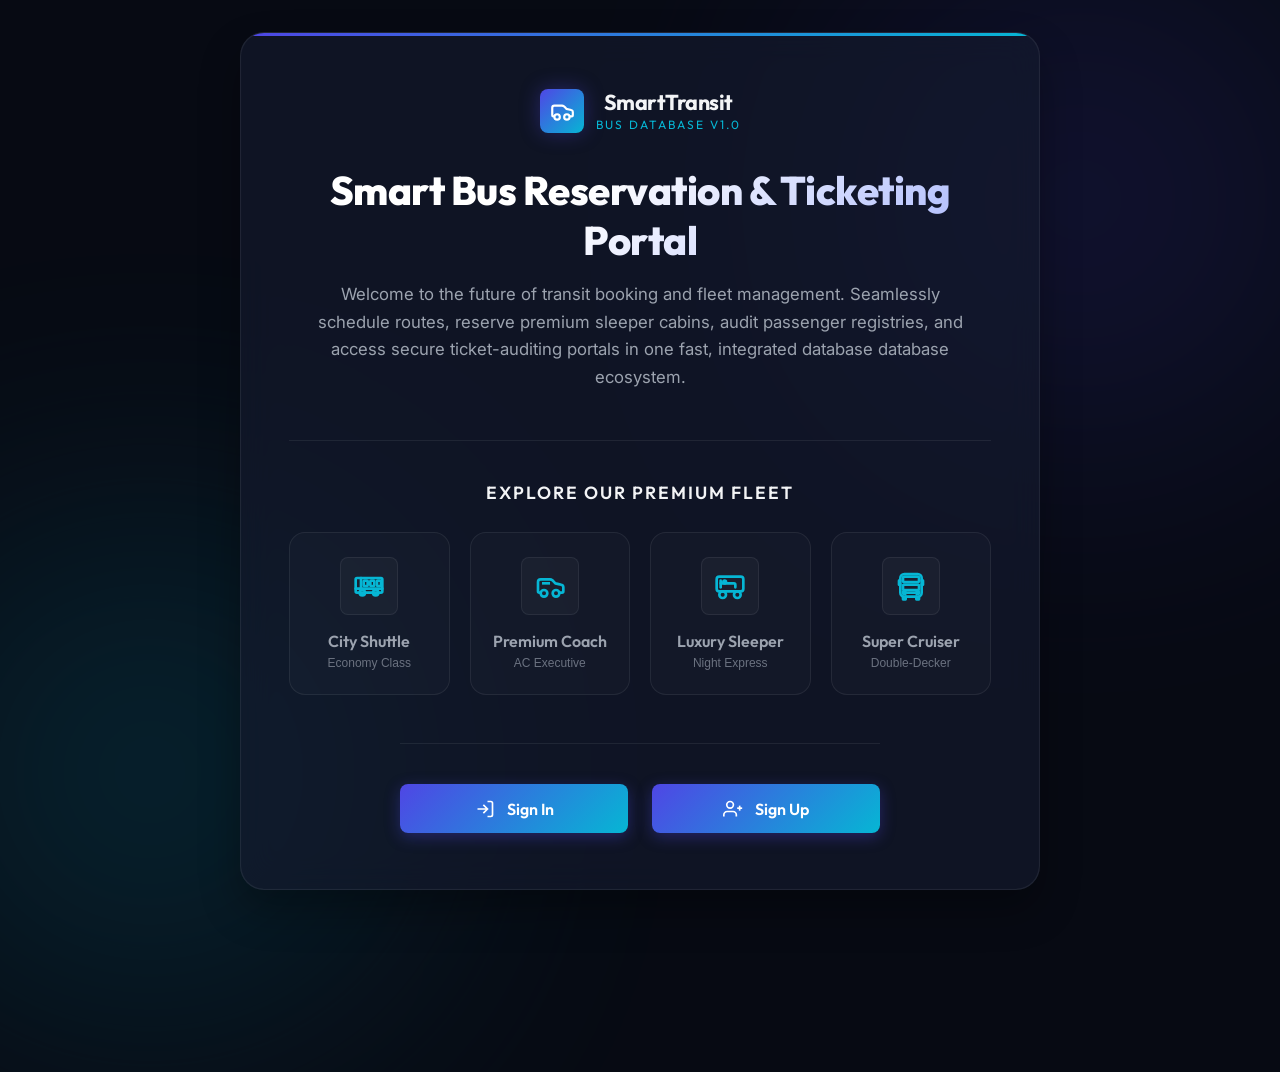
==== wwwroot/index.html @ f3922440 "Adding SQL Database" ====
<!DOCTYPE html>
<html lang="en">
<head>
  <meta charset="UTF-8">
  <meta name="viewport" content="width=device-width, initial-scale=1.0">
  <meta name="description" content="Database Systems Project: Smart Bus Ticketing and Reservation System. High-fidelity glassmorphic portal featuring real-time transit scheduler, fleet categorization, and user authentication modules.">
  <title>Smart Bus Ticketing & Reservation System</title>
  <link rel="stylesheet" href="styles.css?v=2">
</head>
<body>

  <div class="landing-wrapper">
    
    <!-- Main Landing Card Component -->
    <main class="landing-main">
      <section class="card landing-card">
        
        <div class="logo-container">
          <div class="logo-icon">
            <svg viewBox="0 0 24 24">
              <path d="M19 17h2c.6 0 1-.4 1-1v-3c0-.9-.7-1.7-1.5-1.9C18.7 10.6 16 10 16 10s-1.3-1.4-2.2-2.3c-.5-.4-1.1-.7-1.8-.7H5c-1.1 0-2 .9-2 2v7c0 .6.4 1 1 1h1"></path>
              <circle cx="7.5" cy="17.5" r="2.5"></circle>
              <circle cx="16.5" cy="17.5" r="2.5"></circle>
            </svg>
          </div>
          <div class="logo-text">
            SmartTransit
            <span>Bus Database v1.0</span>
          </div>
        </div>
        
        <h1 class="landing-title">Smart Bus Reservation & Ticketing Portal</h1>
        
        <p class="landing-intro">
          Welcome to the future of transit booking and fleet management. Seamlessly schedule routes, reserve premium sleeper cabins, audit passenger registries, and access secure ticket-auditing portals in one fast, integrated database database ecosystem.
        </p>

        <!-- Dynamic Fleet Categories Selector -->
        <div class="fleet-section">
          <h3 class="fleet-heading">Explore Our Premium Fleet</h3>
          
          <div class="fleet-grid">
            
            <!-- Bus Category 1 -->
            <button class="bus-card" id="busCardCity" data-tier="City Shuttle">
              <div class="bus-card-icon">
                <svg viewBox="0 0 24 24" fill="none" stroke="currentColor" stroke-width="2" stroke-linecap="round" stroke-linejoin="round">
                  <path d="M3 6h18a1 1 0 0 1 1 1v9a1 1 0 0 1-1 1H3a1 1 0 0 1-1-1V7a1 1 0 0 1 1-1z"></path>
                  <line x1="6" y1="6" x2="6" y2="13"></line>
                  <rect x="8" y="8" width="3" height="4" rx="0.5"></rect>
                  <rect x="13" y="8" width="3" height="4" rx="0.5"></rect>
                  <rect x="18" y="8" width="3" height="4" rx="0.5"></rect>
                  <circle cx="7" cy="17" r="2"></circle>
                  <circle cx="17" cy="17" r="2"></circle>
                  <line x1="2" y1="14" x2="22" y2="14"></line>
                </svg>
              </div>
              <div class="bus-card-details">
                <span class="bus-card-title">City Shuttle</span>
                <span class="bus-card-tag">Economy Class</span>
              </div>
            </button>

            <!-- Bus Category 2 -->
            <button class="bus-card" id="busCardExpress" data-tier="Premium Coach">
              <div class="bus-card-icon">
                <svg viewBox="0 0 24 24" fill="none" stroke="currentColor" stroke-width="2">
                  <path d="M19 17h2c.6 0 1-.4 1-1v-3c0-.9-.7-1.7-1.5-1.9C18.7 10.6 16 10 16 10s-1.3-1.4-2.2-2.3c-.5-.4-1.1-.7-1.8-.7H5c-1.1 0-2 .9-2 2v7c0 .6.4 1 1 1h1"></path>
                  <circle cx="7.5" cy="17.5" r="2.5"></circle>
                  <circle cx="16.5" cy="17.5" r="2.5"></circle>
                  <line x1="6" y1="10" x2="12" y2="10"></line>
                </svg>
              </div>
              <div class="bus-card-details">
                <span class="bus-card-title">Premium Coach</span>
                <span class="bus-card-tag">AC Executive</span>
              </div>
            </button>

            <!-- Bus Category 3 -->
            <button class="bus-card" id="busCardSleeper" data-tier="Luxury Sleeper">
              <div class="bus-card-icon">
                <svg viewBox="0 0 24 24" fill="none" stroke="currentColor" stroke-width="2" stroke-linecap="round" stroke-linejoin="round">
                  <!-- Outer Bus Frame -->
                  <rect x="2" y="5" width="20" height="11" rx="2"></rect>
                  <!-- Bed structure inside the coach -->
                  <path d="M5 8v5"></path>
                  <path d="M5 10h10a1 1 0 0 1 1 1v2"></path>
                  <circle cx="8" cy="9" r="1"></circle>
                  <!-- Wheels aligned to bottom border -->
                  <circle cx="6.5" cy="18.5" r="2.5"></circle>
                  <circle cx="17.5" cy="18.5" r="2.5"></circle>
                </svg>
              </div>
              <div class="bus-card-details">
                <span class="bus-card-title">Luxury Sleeper</span>
                <span class="bus-card-tag">Night Express</span>
              </div>
            </button>

            <!-- Bus Category 4 -->
            <button class="bus-card" id="busCardCruiser" data-tier="Super Cruiser">
              <div class="bus-card-icon">
                <svg viewBox="0 0 24 24" fill="none" stroke="currentColor" stroke-width="2" stroke-linecap="round" stroke-linejoin="round">
                  <!-- Tall outer frame (bus shape) -->
                  <rect x="4" y="3" width="16" height="17" rx="3"></rect>
                  <!-- Upper Windshield -->
                  <rect x="6" y="5" width="12" height="4" rx="1"></rect>
                  <!-- Lower Windshield -->
                  <rect x="6" y="11" width="12" height="4" rx="1"></rect>
                  <!-- Grille / Logo space -->
                  <line x1="9" y1="17" x2="15" y2="17"></line>
                  <!-- Headlights -->
                  <circle cx="7" cy="17" r="1"></circle>
                  <circle cx="17" cy="17" r="1"></circle>
                  <!-- Side Mirrors -->
                  <path d="M4 8H3v3h1"></path>
                  <path d="M20 8h1v3h-1"></path>
                  <!-- Bottom Wheels/Supports -->
                  <path d="M6 20v2h2v-2"></path>
                  <path d="M16 20v2h2v-2"></path>
                </svg>
              </div>
              <div class="bus-card-details">
                <span class="bus-card-title">Super Cruiser</span>
                <span class="bus-card-tag">Double-Decker</span>
              </div>
            </button>

          </div>
        </div>

        <!-- Call to Action Buttons for Authentication -->
        <div class="landing-actions">
          <button id="signInBtn" class="action-btn btn-primary">
            <svg viewBox="0 0 24 24" width="20" height="20" stroke="currentColor" stroke-width="2" fill="none">
              <path d="M15 3h4a2 2 0 0 1 2 2v14a2 2 0 0 1-2 2h-4M10 17l5-5-5-5M15 12H3"></path>
            </svg>
            Sign In
          </button>
          <button id="signUpBtn" class="action-btn btn-primary">
            <svg viewBox="0 0 24 24" width="20" height="20" stroke="currentColor" stroke-width="2" fill="none">
              <path d="M16 21v-2a4 4 0 0 0-4-4H5a4 4 0 0 0-4 4v2"></path>
              <circle cx="8.5" cy="7" r="4"></circle>
              <line x1="20" y1="8" x2="20" y2="14"></line>
              <line x1="17" y1="11" x2="23" y2="11"></line>
            </svg>
            Sign Up
          </button>
        </div>

      </section>
    </main>

  </div>

  <!-- Toast Notification Wrapper -->
  <div id="toast" class="toast" role="alert" aria-live="assertive">
    <div class="toast-icon"></div>
    <div id="toastMessage" class="toast-message">Portal Alert</div>
  </div>

  <script src="app.js?v=2"></script>
</body>
</html>
---- wwwroot/styles.css ----
@import url('https://fonts.googleapis.com/css2?family=Inter:wght@300;400;500;600;700&family=Outfit:wght@400;500;600;700;800&display=swap');

:root {
  /* Colors */
  --bg-primary: #070a13;
  --bg-secondary: #0d1224;
  --bg-card: rgba(20, 27, 47, 0.65);
  --bg-card-hover: rgba(29, 38, 64, 0.85);
  --border-color: rgba(255, 255, 255, 0.07);
  --border-color-active: rgba(99, 102, 241, 0.4);
  
  --accent-primary: #4f46e5; /* Indigo */
  --accent-secondary: #06b6d4; /* Cyan */
  --accent-gradient: linear-gradient(135deg, #4f46e5 0%, #06b6d4 100%);
  --accent-glow: rgba(79, 70, 229, 0.35);
  --accent-secondary-glow: rgba(6, 182, 212, 0.3);
  
  --text-primary: #f3f4f6;
  --text-secondary: #9ca3af;
  --text-muted: #6b7280;
  
  --success: #10b981;
  --warning: #f59e0b;
  --danger: #ef4444;
  
  /* Fonts */
  --font-header: 'Outfit', sans-serif;
  --font-body: 'Inter', sans-serif;
  
  /* Layout */
  --border-radius-sm: 8px;
  --border-radius-md: 16px;
  --border-radius-lg: 24px;
  
  /* Transitions */
  --transition-fast: 0.2s cubic-bezier(0.4, 0, 0.2, 1);
  --transition-normal: 0.3s cubic-bezier(0.4, 0, 0.2, 1);
}

* {
  margin: 0;
  padding: 0;
  box-sizing: border-box;
  scrollbar-width: thin;
  scrollbar-color: rgba(255, 255, 255, 0.15) transparent;
}

/* Scrollbar styles */
::-webkit-scrollbar {
  width: 6px;
  height: 6px;
}
::-webkit-scrollbar-track {
  background: transparent;
}
::-webkit-scrollbar-thumb {
  background: rgba(255, 255, 255, 0.15);
  border-radius: 10px;
}
::-webkit-scrollbar-thumb:hover {
  background: rgba(255, 255, 255, 0.3);
}

body {
  font-family: var(--font-body);
  background-color: var(--bg-primary);
  color: var(--text-primary);
  min-height: 100vh;
  overflow-x: hidden;
  position: relative;
}

/* Background Gradients */
body::before, body::after {
  content: '';
  position: absolute;
  width: 600px;
  height: 600px;
  border-radius: 50%;
  z-index: -1;
  filter: blur(140px);
  pointer-events: none;
  opacity: 0.35;
}
body::before {
  top: -100px;
  right: -100px;
  background: radial-gradient(circle, var(--accent-primary) 0%, rgba(0,0,0,0) 70%);
}
body::after {
  bottom: -150px;
  left: -150px;
  background: radial-gradient(circle, var(--accent-secondary) 0%, rgba(0,0,0,0) 70%);
}

/* Landing Page Layout */
.landing-wrapper {
  min-height: 100vh;
  display: flex;
  flex-direction: column;
  align-items: center;
  justify-content: center;
  padding: 2rem;
  position: relative;
  z-index: 10;
  max-width: 1200px;
  margin: 0 auto;
  width: 100%;
}

/* Logo Design */
.logo-container {
  display: flex;
  align-items: center;
  gap: 0.75rem;
}

.landing-card .logo-container {
  margin-bottom: 2rem;
}

.logo-icon {
  width: 44px;
  height: 44px;
  background: var(--accent-gradient);
  border-radius: var(--border-radius-sm);
  display: flex;
  align-items: center;
  justify-content: center;
  box-shadow: 0 0 20px var(--accent-glow);
}

.logo-icon svg {
  width: 26px;
  height: 26px;
  fill: none;
  stroke: #fff;
  stroke-width: 2;
}

.logo-text {
  font-family: var(--font-header);
  font-weight: 700;
  font-size: 1.35rem;
  letter-spacing: -0.5px;
  line-height: 1.2;
}

.logo-text span {
  display: block;
  font-size: 0.75rem;
  font-weight: 400;
  color: var(--accent-secondary);
  text-transform: uppercase;
  letter-spacing: 2px;
  margin-top: 2px;
}

/* Main Landing Container */
.landing-main {
  width: 100%;
  max-width: 800px;
}

.landing-card {
  background: var(--bg-card);
  backdrop-filter: blur(16px);
  -webkit-backdrop-filter: blur(16px);
  border: 1px solid var(--border-color);
  border-radius: var(--border-radius-lg);
  padding: 3.5rem 3rem;
  transition: var(--transition-normal);
  display: flex;
  flex-direction: column;
  align-items: center;
  text-align: center;
  position: relative;
  overflow: hidden;
  box-shadow: 0 20px 40px rgba(0, 0, 0, 0.3), inset 0 0 1px rgba(255, 255, 255, 0.1);
}

.landing-card:hover {
  border-color: var(--border-color-active);
  box-shadow: 0 25px 50px rgba(0, 0, 0, 0.4), 0 0 40px rgba(79, 70, 229, 0.08);
}

.landing-card::before {
  content: '';
  position: absolute;
  top: 0;
  left: 0;
  right: 0;
  height: 3px;
  background: var(--accent-gradient);
}

.landing-title {
  font-family: var(--font-header);
  font-size: 2.5rem;
  font-weight: 800;
  margin-bottom: 1rem;
  line-height: 1.25;
  letter-spacing: -0.5px;
  background: linear-gradient(135deg, #ffffff 40%, #a5b4fc 100%);
  -webkit-background-clip: text;
  -webkit-text-fill-color: transparent;
}

.landing-intro {
  color: var(--text-secondary);
  font-size: 1.05rem;
  line-height: 1.65;
  margin-bottom: 3rem;
  max-width: 660px;
}

/* Fleet Categories Section */
.fleet-section {
  width: 100%;
  margin-bottom: 3rem;
  border-top: 1px solid var(--border-color);
  padding-top: 2.5rem;
}

.fleet-heading {
  font-family: var(--font-header);
  font-size: 1.1rem;
  font-weight: 600;
  color: var(--text-primary);
  text-transform: uppercase;
  letter-spacing: 2px;
  margin-bottom: 1.75rem;
}

.fleet-grid {
  display: grid;
  grid-template-columns: repeat(4, 1fr);
  gap: 1.25rem;
  width: 100%;
}

/* Fleet Cards */
.bus-card {
  background: rgba(255, 255, 255, 0.02);
  border: 1px solid var(--border-color);
  border-radius: var(--border-radius-md);
  padding: 1.5rem 1rem;
  display: flex;
  flex-direction: column;
  align-items: center;
  gap: 1rem;
  cursor: pointer;
  transition: all 0.3s cubic-bezier(0.4, 0, 0.2, 1);
  color: var(--text-secondary);
  outline: none;
  text-align: center;
  position: relative;
  width: 100%;
}

.bus-card:hover {
  background: rgba(79, 70, 229, 0.05);
  border-color: var(--border-color-active);
  color: var(--text-primary);
  transform: translateY(-4px);
  box-shadow: 0 10px 25px rgba(0, 0, 0, 0.2), 0 0 20px rgba(79, 70, 229, 0.08);
}

.bus-card.active {
  background: rgba(79, 70, 229, 0.12);
  border-color: var(--accent-secondary);
  color: #fff;
  transform: translateY(-4px);
  box-shadow: 0 10px 25px rgba(0, 0, 0, 0.3), 0 0 25px rgba(6, 182, 212, 0.15);
}

.bus-card-icon {
  width: 58px;
  height: 58px;
  border-radius: var(--border-radius-sm);
  background: rgba(255, 255, 255, 0.03);
  display: flex;
  align-items: center;
  justify-content: center;
  color: var(--accent-secondary);
  transition: all 0.3s ease;
  border: 1px solid var(--border-color);
}

.bus-card-icon svg {
  width: 32px;
  height: 32px;
  transition: transform 0.3s cubic-bezier(0.34, 1.56, 0.64, 1), color 0.3s ease, filter 0.3s ease;
}

.bus-card:hover .bus-card-icon svg,
.bus-card.active .bus-card-icon svg {
  transform: translateY(-2px);
  filter: drop-shadow(0 0 5px rgba(255, 255, 255, 0.6));
}

.bus-card:hover .bus-card-icon,
.bus-card.active .bus-card-icon {
  background: var(--accent-gradient);
  color: #fff;
  border-color: transparent;
  box-shadow: 0 0 15px var(--accent-glow);
}

.bus-card-details {
  display: flex;
  flex-direction: column;
  gap: 0.35rem;
}

.bus-card-title {
  font-family: var(--font-header);
  font-weight: 600;
  font-size: 1rem;
}

.bus-card-tag {
  font-size: 0.75rem;
  color: var(--text-muted);
  font-weight: 500;
  transition: color 0.3s ease;
}

.bus-card:hover .bus-card-tag {
  color: var(--text-secondary);
}

.bus-card.active .bus-card-tag {
  color: var(--accent-secondary);
}

/* Action Authentication Buttons */
.landing-actions {
  display: flex;
  gap: 1.5rem;
  width: 100%;
  max-width: 480px;
  justify-content: center;
  border-top: 1px solid var(--border-color);
  padding-top: 2.5rem;
}

.action-btn {
  flex: 1;
  display: flex;
  align-items: center;
  justify-content: center;
  gap: 0.75rem;
  padding: 0.9rem 1.75rem;
  border-radius: var(--border-radius-sm);
  font-family: var(--font-header);
  font-weight: 600;
  font-size: 1rem;
  cursor: pointer;
  transition: all 0.2s cubic-bezier(0.4, 0, 0.2, 1);
  outline: none;
}

.action-btn svg {
  transition: transform 0.2s ease;
}

.action-btn:hover svg {
  transform: translateX(3px);
}

.btn-primary, #signInBtn, #signUpBtn {
  background: var(--accent-gradient);
  border: none;
  color: #fff;
  box-shadow: 0 4px 15px var(--accent-glow);
}

.btn-primary:hover, #signInBtn:hover, #signUpBtn:hover {
  transform: translateY(-2px);
  box-shadow: 0 8px 25px rgba(79, 70, 229, 0.45);
  filter: brightness(1.15);
}

.btn-primary:active, #signInBtn:active, #signUpBtn:active {
  transform: translateY(1px) scale(0.97);
  background: linear-gradient(135deg, #06b6d4 0%, #38bdf8 100%); /* Light blue / cyan gradient */
  box-shadow: 0 2px 10px rgba(6, 182, 212, 0.6), 0 0 20px rgba(6, 182, 212, 0.4);
  filter: brightness(1.2);
  transition: all 0.05s ease;
}

.btn-secondary {
  background: rgba(255, 255, 255, 0.03);
  border: 1px solid var(--border-color);
  color: var(--text-primary);
}

.btn-secondary:hover {
  background: rgba(255, 255, 255, 0.08);
  border-color: var(--border-color-active);
  transform: translateY(-2px);
  box-shadow: 0 8px 25px rgba(255, 255, 255, 0.03);
}

.btn-secondary:active {
  transform: translateY(0);
}

/* Toast Notification styling (Retained) */
.toast {
  position: fixed;
  bottom: 2rem;
  left: 50%;
  transform: translate(-50%, 100px);
  background: rgba(13, 18, 36, 0.95);
  border-left: 4px solid var(--success);
  border-top: 1px solid var(--border-color);
  border-right: 1px solid var(--border-color);
  border-bottom: 1px solid var(--border-color);
  padding: 1rem 1.5rem;
  border-radius: var(--border-radius-sm);
  box-shadow: 0 10px 30px rgba(0, 0, 0, 0.3);
  display: flex;
  align-items: center;
  gap: 0.75rem;
  opacity: 0;
  transition: all 0.4s cubic-bezier(0.175, 0.885, 0.32, 1.275);
  z-index: 2000;
}

.toast.show {
  transform: translate(-50%, 0);
  opacity: 1;
}

.toast-icon {
  color: var(--success);
}

.toast-icon:empty {
  display: none;
}

.toast-message {
  font-size: 0.85rem;
  font-weight: 500;
}

/* Responsive Styles */
@media (max-width: 768px) {
  .landing-wrapper {
    padding: 1.5rem 1rem;
  }
  
  .landing-card {
    padding: 2.5rem 1.5rem;
  }
  
  .landing-title {
    font-size: 2rem;
  }
  
  .fleet-grid {
    grid-template-columns: repeat(2, 1fr);
    gap: 1rem;
  }
  
  .landing-actions {
    flex-direction: column;
    gap: 1rem;
    max-width: 100%;
    padding-top: 2rem;
  }
  
  .action-btn {
    width: 100%;
  }
}

@media (max-width: 480px) {
  .fleet-grid {
    grid-template-columns: 1fr;
  }
}

/* ==========================================================================
   Signup Page Styles
   ========================================================================== */

/* Background Canvas */
.bg-canvas {
  position: fixed;
  top: 0;
  left: 0;
  width: 100%;
  height: 100%;
  z-index: -2;
  pointer-events: none;
  background-color: var(--bg-primary);
}

/* Floating Tech Decorations */
.tech-decorations {
  position: fixed;
  top: 0;
  left: 0;
  width: 100%;
  height: 100%;
  z-index: -1;
  pointer-events: none;
  overflow: hidden;
}

.floating-icon {
  position: absolute;
  color: var(--accent-secondary);
  opacity: 0.08;
  animation: float-slow 15s infinite alternate ease-in-out;
  pointer-events: none;
}

.floating-icon.gear {
  animation-duration: 20s;
  color: var(--accent-secondary);
}

.floating-icon.chip {
  animation-duration: 25s;
  animation-name: float-slow-reverse;
  color: var(--accent-primary);
}

.floating-icon.robot {
  animation-duration: 18s;
  color: var(--accent-secondary);
}

.floating-icon.arrow {
  animation-duration: 22s;
  animation-name: float-slow-reverse;
  color: var(--warning);
}

.floating-icon.mobile {
  animation-duration: 24s;
  color: var(--success);
}

.floating-binary {
  position: absolute;
  font-family: var(--font-header);
  font-weight: 700;
  font-size: 1.1rem;
  user-select: none;
  opacity: 0.15;
  animation: float-binary 12s infinite alternate ease-in-out;
}

/* Signup Form Card Layout */
.signup-wrapper {
  min-height: 100vh;
  display: flex;
  flex-direction: column;
  align-items: center;
  justify-content: center;
  padding: 3rem 1.5rem;
  position: relative;
  z-index: 10;
  max-width: 540px;
  margin: 0 auto;
  width: 100%;
}

.signup-main {
  width: 100%;
}

.signup-card {
  padding: 3rem 2.5rem;
  width: 100%;
  text-align: left;
}

.signup-card .logo-container {
  align-self: center;
  margin-bottom: 1.5rem;
}

.signup-title {
  font-family: var(--font-header);
  font-size: 2.3rem;
  font-weight: 800;
  margin-bottom: 2rem;
  line-height: 1.25;
  letter-spacing: -0.5px;
  text-align: center;
  background: var(--accent-gradient);
  -webkit-background-clip: text;
  -webkit-text-fill-color: transparent;
  width: 100%;
  display: inline-flex;
  align-items: center;
  justify-content: center;
  gap: 0.75rem;
}

.signup-title svg.header-icon {
  stroke: var(--accent-secondary) !important;
  flex-shrink: 0;
}

/* Signup Inputs Arranged Like the Image Mockup */
.signup-form {
  width: 100%;
  display: flex;
  flex-direction: column;
  gap: 1rem;
}

.signup-form .form-group {
  position: relative;
  width: 100%;
}

.signup-form .form-input {
  width: 100%;
  height: 52px;
  background: rgba(13, 18, 36, 0.7);
  border: 1px solid var(--border-color);
  border-radius: var(--border-radius-sm);
  padding: 0 1.25rem;
  color: var(--text-primary);
  font-family: var(--font-body);
  font-size: 0.95rem;
  outline: none;
  transition: all 0.25s cubic-bezier(0.4, 0, 0.2, 1);
  box-shadow: inset 0 2px 4px rgba(0, 0, 0, 0.2);
}

/* Placeholder styles mapping to mockup image font colors */
.signup-form .form-input::placeholder {
  color: #9ca3af; /* Increased placeholder contrast */
  font-family: var(--font-body);
  opacity: 1;
}

.signup-form .form-input:focus {
  background: rgba(20, 27, 47, 0.9);
  border-color: var(--border-color-active);
  box-shadow: 0 0 0 2px rgba(99, 102, 241, 0.15), inset 0 1px 2px rgba(0, 0, 0, 0.2);
}

/* Special Password Input Wrapper */
.signup-form .password-group {
  position: relative;
}

.signup-form .password-group .form-input {
  padding-right: 3.25rem;
}

.signup-form .password-toggle-btn {
  position: absolute;
  right: 1.15rem;
  top: 50%;
  transform: translateY(-50%);
  background: none;
  border: none;
  color: #9ca3af;
  cursor: pointer;
  display: flex;
  align-items: center;
  justify-content: center;
  outline: none;
  transition: color var(--transition-fast);
  padding: 4px;
}

.signup-form .password-toggle-btn:hover {
  color: var(--accent-secondary);
}

.signup-form .password-toggle-btn svg {
  pointer-events: none;
}

/* Buttons actions */
.signup-actions {
  display: flex;
  flex-direction: column;
  gap: 1rem;
  margin-top: 1.5rem;
  width: 100%;
}

.signup-actions .action-btn {
  width: 100%;
  height: 50px;
  justify-content: center;
}

.signup-actions .action-btn.btn-secondary {
  text-decoration: none;
  display: inline-flex;
  line-height: 50px;
  padding: 0;
}

/* Switch link styling */
.auth-redirect {
  margin-top: 2rem;
  font-size: 0.9rem;
  color: var(--text-secondary);
  text-align: center;
  width: 100%;
}

.link-btn {
  background: none;
  border: none;
  color: var(--accent-secondary);
  font-family: var(--font-header);
  font-weight: 600;
  cursor: pointer;
  outline: none;
  transition: color var(--transition-fast);
  font-size: 0.9rem;
  padding: 0 4px;
  text-decoration: underline;
}

.link-btn:hover {
  color: #22d3ee;
}

/* Animations */
@keyframes float-slow {
  0% {
    transform: translateY(0) rotate(0deg);
  }
  100% {
    transform: translateY(-20px) rotate(15deg);
  }
}

@keyframes float-slow-reverse {
  0% {
    transform: translateY(0) rotate(0deg);
  }
  100% {
    transform: translateY(20px) rotate(-15deg);
  }
}

@keyframes float-binary {
  0% {
    transform: translate(0, 0) scale(1);
    opacity: 0.1;
  }
  50% {
    opacity: 0.3;
  }
  100% {
    transform: translate(10px, -15px) scale(1.1);
    opacity: 0.1;
  }
}

/* Responsive updates for signup page */
@media (max-width: 576px) {
  .signup-wrapper {
    padding: 1.5rem 1rem;
  }

  .signup-card {
    padding: 2.5rem 1.5rem;
  }

  .signup-title {
    font-size: 1.85rem;
  }
}

/* Validation error states */
.form-input.error-field {
  border-color: var(--danger) !important;
  box-shadow: 0 0 0 2px rgba(239, 68, 68, 0.15), inset 0 2px 4px rgba(0, 0, 0, 0.2) !important;
}

/* Address and Radio Button Custom Layouts */
.form-address-group {
  border: 1px solid rgba(255, 255, 255, 0.05);
  border-radius: var(--border-radius-sm);
  background: rgba(255, 255, 255, 0.01);
  padding: 1.25rem;
  width: 100%;
}

.address-group-label {
  font-family: var(--font-header);
  font-size: 0.9rem;
  font-weight: 600;
  color: var(--accent-secondary);
  margin-bottom: 0.75rem;
  text-transform: uppercase;
  letter-spacing: 0.5px;
}

.address-grid {
  display: grid;
  grid-template-columns: repeat(2, 1fr);
  gap: 0.75rem;
}

.form-gender-group {
  border: 1px solid rgba(255, 255, 255, 0.05);
  border-radius: var(--border-radius-sm);
  background: rgba(255, 255, 255, 0.01);
  padding: 1.25rem;
  width: 100%;
}

.gender-group-label {
  font-family: var(--font-header);
  font-size: 0.9rem;
  font-weight: 600;
  color: var(--accent-secondary);
  margin-bottom: 0.75rem;
  text-transform: uppercase;
  letter-spacing: 0.5px;
}

.gender-radio-options {
  display: flex;
  gap: 1.5rem;
}

.gender-radio-label {
  font-size: 0.95rem;
  color: var(--text-secondary);
  cursor: pointer;
  display: flex;
  align-items: center;
  gap: 0.5rem;
  user-select: none;
  font-weight: 500;
  transition: color var(--transition-fast);
}

.gender-radio-label:hover {
  color: var(--text-primary);
}

.gender-radio-input {
  display: none;
}

.gender-radio-custom {
  width: 18px;
  height: 18px;
  border: 1px solid var(--border-color);
  border-radius: 50%;
  display: inline-block;
  position: relative;
  background: rgba(13, 18, 36, 0.7);
  transition: all var(--transition-fast);
}

.gender-radio-input:checked + .gender-radio-custom {
  border-color: var(--accent-secondary);
  box-shadow: 0 0 10px rgba(6, 182, 212, 0.4);
}

.gender-radio-input:checked + .gender-radio-custom::after {
  content: '';
  position: absolute;
  top: 50%;
  left: 50%;
  transform: translate(-50%, -50%);
  width: 8px;
  height: 8px;
  border-radius: 50%;
  background: var(--accent-gradient);
}

@media (max-width: 480px) {
  .address-grid {
    grid-template-columns: 1fr;
  }
}
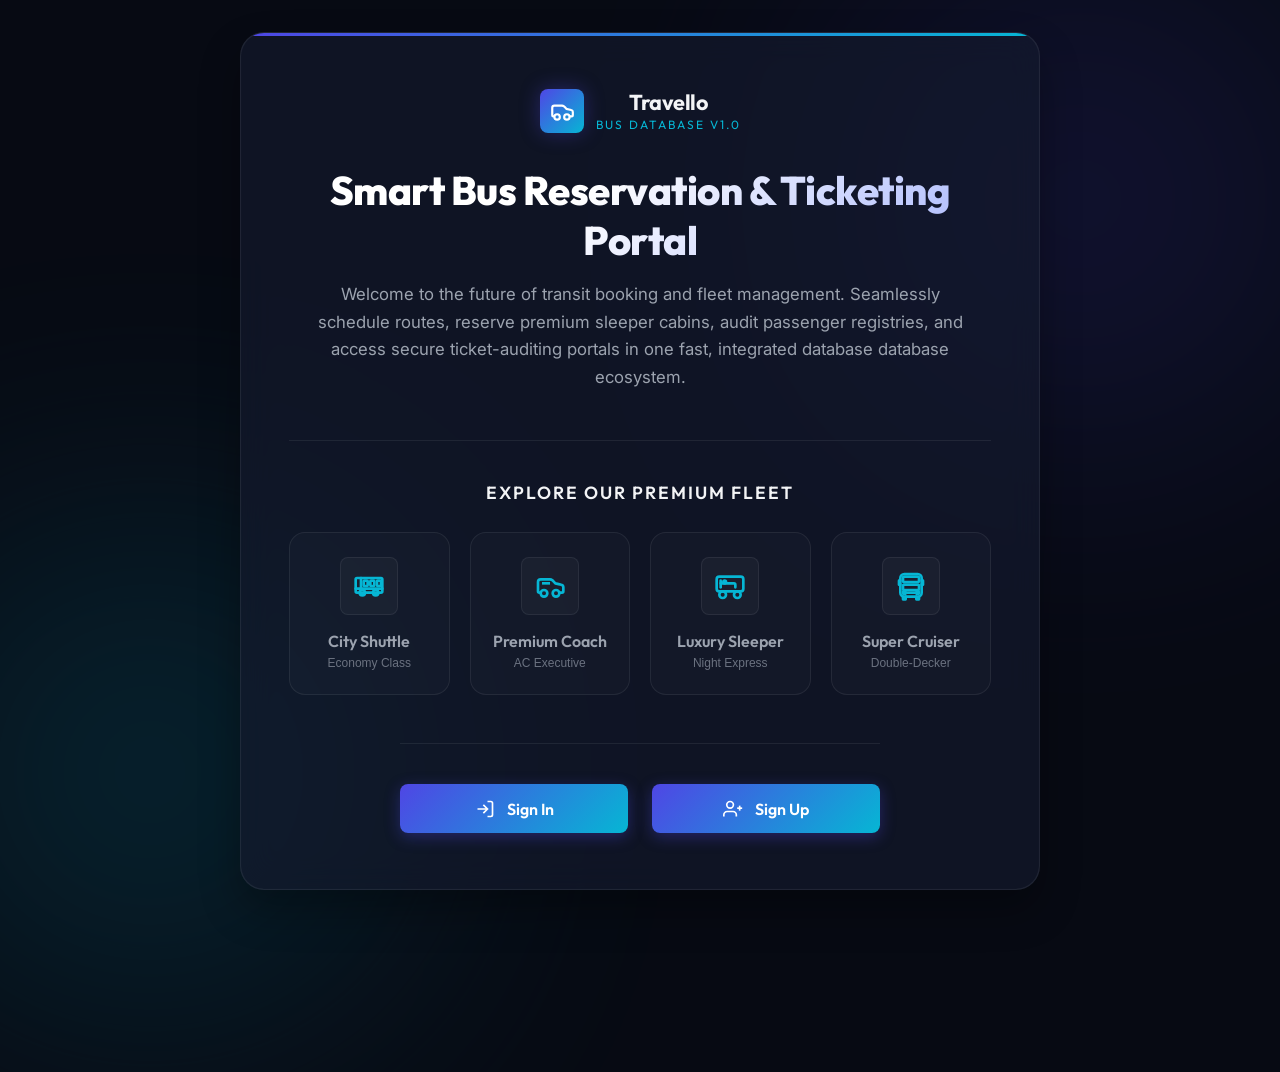
==== commit 0a6d443f: "Adding Route Search and Notice section in User Dashboard" ====
--- a/wwwroot/index.html
+++ b/wwwroot/index.html
@@ -24,7 +24,7 @@
             </svg>
           </div>
           <div class="logo-text">
-            SmartTransit
+            Travello
             <span>Bus Database v1.0</span>
           </div>
         </div>
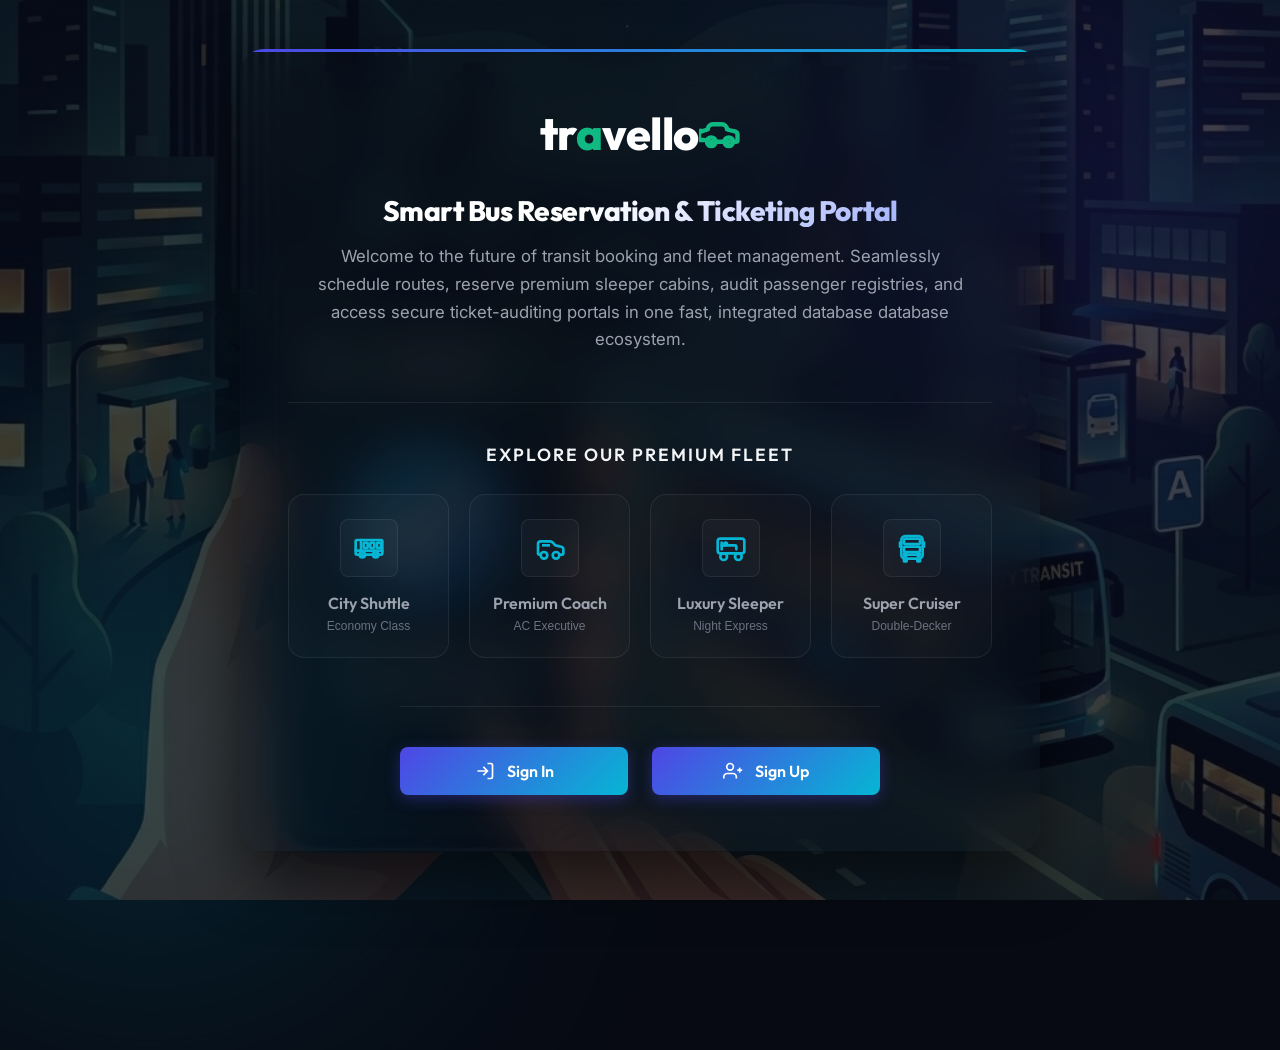
==== commit 6fcc8eae: "Adding Background Design" ====
--- a/wwwroot/index.html
+++ b/wwwroot/index.html
@@ -5,10 +5,9 @@
   <meta name="viewport" content="width=device-width, initial-scale=1.0">
   <meta name="description" content="Database Systems Project: Smart Bus Ticketing and Reservation System. High-fidelity glassmorphic portal featuring real-time transit scheduler, fleet categorization, and user authentication modules.">
   <title>Smart Bus Ticketing & Reservation System</title>
-  <link rel="stylesheet" href="styles.css?v=2">
+  <link rel="stylesheet" href="styles.css?v=26">
 </head>
-<body>
-
+<body class="index-page">
   <div class="landing-wrapper">
     
     <!-- Main Landing Card Component -->
@@ -16,16 +15,14 @@
       <section class="card landing-card">
         
         <div class="logo-container">
-          <div class="logo-icon">
-            <svg viewBox="0 0 24 24">
-              <path d="M19 17h2c.6 0 1-.4 1-1v-3c0-.9-.7-1.7-1.5-1.9C18.7 10.6 16 10 16 10s-1.3-1.4-2.2-2.3c-.5-.4-1.1-.7-1.8-.7H5c-1.1 0-2 .9-2 2v7c0 .6.4 1 1 1h1"></path>
-              <circle cx="7.5" cy="17.5" r="2.5"></circle>
-              <circle cx="16.5" cy="17.5" r="2.5"></circle>
+          <div class="auth-logo index-auth-logo"><span class="auth-logo-text">tr<span class="logo-green">a</span>vello</span><svg viewBox="0 0 24 24" width="42" height="42" stroke="#10b981" stroke-width="2.5" fill="none" stroke-linecap="round" stroke-linejoin="round">
+              <path d="M19 17h2c.6 0 1-.4 1-1v-3c0-.9-.7-1.7-1.5-1.9C18.2 10.6 16 10 16 10c0-1.7-1.3-3-3-3H8c-1.7 0-3 1.3-3 3 0 0-2.2.6-3.5 1.1C.7 10.3 0 11.1 0 12v3c0 .6.4 1 1 1h2"></path>
+              <path d="M5 17h12"></path>
+              <circle cx="7" cy="17" r="2.5"></circle>
+              <circle cx="7" cy="17" r="1" style="fill: #10b981 !important; stroke: none !important;"></circle>
+              <circle cx="17" cy="17" r="2.5"></circle>
+              <circle cx="17" cy="17" r="1" style="fill: #10b981 !important; stroke: none !important;"></circle>
             </svg>
-          </div>
-          <div class="logo-text">
-            Travello
-            <span>Bus Database v1.0</span>
           </div>
         </div>
         
--- a/wwwroot/styles.css
+++ b/wwwroot/styles.css
@@ -196,11 +196,12 @@
 
 .landing-title {
   font-family: var(--font-header);
-  font-size: 2.5rem;
+  font-size: 1.75rem;
   font-weight: 800;
   margin-bottom: 1rem;
-  line-height: 1.25;
+  line-height: 1.2;
   letter-spacing: -0.5px;
+  white-space: nowrap;
   background: linear-gradient(135deg, #ffffff 40%, #a5b4fc 100%);
   -webkit-background-clip: text;
   -webkit-text-fill-color: transparent;
@@ -890,3 +891,473 @@
   }
 }
 
+
+/* ==========================================================================
+   Auth Page Body Scroll Locks
+   ========================================================================== */
+
+.signin-page::before, .signin-page::after,
+.signup-page::before, .signup-page::after { display: none !important; }
+
+.signin-page, .signup-page {
+  overflow: hidden;
+  height: 100vh;
+  overscroll-behavior: none;
+}
+
+html:has(.signin-page), html:has(.signup-page) {
+  overflow: hidden;
+  height: 100vh;
+  overscroll-behavior: none;
+}
+
+/* ==========================================================================
+   Split Screen Auth Layout
+   ========================================================================== */
+
+.auth-split-container {
+  display: flex;
+  height: 100vh;
+  width: 100%;
+  background-color: #122d3a;
+  overflow: hidden;
+}
+
+.auth-left-pane {
+  flex: 1.1;
+  position: relative;
+  background-image: linear-gradient(to right, rgba(0,0,0,0.3) 0%, rgba(0,0,0,0.1) 100%), url('images/bus_booking_bg.png?v=10');
+  background-size: cover;
+  background-position: center;
+  display: flex;
+  flex-direction: column;
+  justify-content: flex-end;
+  padding: 2.2rem 4.5rem;
+  border-top-right-radius: 40px;
+  border-bottom-right-radius: 40px;
+  box-shadow: 10px 0 30px rgba(0,0,0,0.15);
+  z-index: 5;
+  height: 100%;
+  overflow: hidden;
+  pointer-events: none;
+}
+
+.auth-left-pane .auth-lang-btn,
+.auth-left-pane .auth-image-content { pointer-events: auto; }
+
+.auth-image-content { position: relative; z-index: 10; color: #ffffff; }
+
+.auth-image-title {
+  font-family: var(--font-header);
+  font-size: 2.8rem;
+  font-weight: 800;
+  line-height: 1.25;
+  letter-spacing: -0.5px;
+  text-shadow: 0 4px 12px rgba(0,0,0,0.6);
+}
+
+.auth-carousel-nav { display: flex; gap: 0.75rem; margin-top: 1rem; }
+
+.auth-carousel-btn {
+  width: 44px; height: 44px;
+  border-radius: 50%;
+  border: 1.5px solid rgba(255,255,255,0.4);
+  background: rgba(255,255,255,0.1);
+  color: #ffffff;
+  display: flex; align-items: center; justify-content: center;
+  cursor: pointer;
+  transition: all var(--transition-fast);
+  outline: none;
+}
+
+.auth-carousel-btn:hover {
+  background: rgba(255,255,255,0.25);
+  border-color: #ffffff;
+  transform: scale(1.05);
+}
+
+.auth-lang-btn {
+  position: absolute;
+  bottom: 2rem; right: 2rem;
+  width: 40px; height: 40px;
+  border-radius: 50%;
+  background: rgba(0,0,0,0.55);
+  border: 1px solid rgba(255,255,255,0.2);
+  color: #ffffff;
+  display: flex; align-items: center; justify-content: center;
+  font-size: 0.85rem; font-weight: 600;
+  cursor: pointer;
+  transition: background var(--transition-fast);
+  backdrop-filter: blur(4px);
+}
+
+.auth-lang-btn:hover { background: rgba(0,0,0,0.75); }
+
+.auth-right-pane {
+  flex: 0.9;
+  display: flex;
+  flex-direction: column;
+  align-items: center;
+  justify-content: flex-start;
+  padding: 1.5rem 4rem 3rem 4rem;
+  background-color: #f0f7ff;
+  background-image: radial-gradient(circle at var(--mouse-x, 50%) var(--mouse-y, 50%), rgba(191,219,254,0.85) 0%, rgba(240,247,255,1) 70%);
+  overflow-y: auto;
+  overscroll-behavior: contain;
+  height: 100%;
+  position: relative;
+}
+
+.auth-right-pane::before {
+  content: '';
+  position: absolute;
+  width: 320px; height: 320px;
+  border-radius: 50%;
+  background: radial-gradient(circle, rgba(14,165,233,0.22) 0%, rgba(14,165,233,0) 70%);
+  top: -5%; right: -5%;
+  z-index: 1; pointer-events: none;
+  animation: auth-float-blob 12s infinite alternate ease-in-out;
+}
+
+.auth-right-pane::after {
+  content: '';
+  position: absolute;
+  width: 380px; height: 380px;
+  border-radius: 50%;
+  background: radial-gradient(circle, rgba(99,102,241,0.16) 0%, rgba(99,102,241,0) 70%);
+  bottom: -10%; left: -5%;
+  z-index: 1; pointer-events: none;
+  animation: auth-float-blob 16s infinite alternate-reverse ease-in-out;
+}
+
+.auth-form-content {
+  width: 100%;
+  max-width: 460px;
+  display: flex;
+  flex-direction: column;
+  position: relative;
+  z-index: 10;
+  margin: auto 0;
+}
+
+@keyframes auth-float-blob {
+  0%   { transform: translate(0,0) scale(1); }
+  100% { transform: translate(25px,-15px) scale(1.1); }
+}
+
+.auth-logo-row { display: flex; justify-content: flex-end; margin-bottom: 1.25rem; }
+
+.auth-logo {
+  display: flex; align-items: center;
+  font-family: var(--font-header);
+  font-size: 1.55rem; font-weight: 800;
+  color: #111827; letter-spacing: -0.5px;
+}
+
+.auth-logo span.logo-green { color: #006a4e; }
+
+.auth-welcome-title {
+  font-family: var(--font-header);
+  font-size: 1.95rem; font-weight: 800;
+  color: #111827; margin-bottom: 0.3rem; letter-spacing: -0.5px;
+}
+
+.auth-welcome-sub { color: #4b5563; font-size: 0.88rem; line-height: 1.6; margin-bottom: 1.25rem; }
+.auth-welcome-sub span.brand-bold { color: #006a4e; font-weight: 600; }
+
+.auth-light-form { display: flex; flex-direction: column; gap: 0.8rem; }
+.auth-light-form .form-group { display: flex; flex-direction: column; gap: 0.25rem; }
+
+.auth-light-form .form-label {
+  font-family: var(--font-body);
+  font-size: 0.82rem; font-weight: 600; color: #374151;
+}
+
+.auth-light-form .form-label span.req { color: #ef4444; margin-left: 2px; }
+
+.auth-light-form .form-input {
+  width: 100%; height: 44px;
+  background: #ffffff !important;
+  border: 1.5px solid #d1d5db !important;
+  color: #111827 !important;
+  border-radius: 8px !important;
+  padding: 0 1.25rem !important;
+  font-family: var(--font-body);
+  font-size: 0.92rem !important;
+  box-shadow: none !important;
+  transition: border-color var(--transition-fast), box-shadow var(--transition-fast) !important;
+}
+
+.auth-light-form .form-input::placeholder { color: #9ca3af !important; }
+
+.auth-light-form .form-input:focus {
+  border-color: #006a4e !important;
+  box-shadow: 0 0 0 3px rgba(0,106,78,0.1) !important;
+  outline: none !important;
+}
+
+.auth-light-form .password-group { position: relative; }
+.auth-light-form .password-group .form-input { padding-right: 3.5rem !important; }
+
+.auth-light-form .password-toggle-btn {
+  position: absolute; right: 1.25rem; top: 50%; transform: translateY(-50%);
+  background: none; border: none; color: #6b7280; cursor: pointer;
+  padding: 4px; display: flex; align-items: center; justify-content: center; outline: none;
+}
+
+.auth-light-form .password-toggle-btn:hover { color: #006a4e; }
+
+.auth-forgot-row { display: flex; justify-content: flex-end; margin-top: -0.25rem; }
+
+.auth-forgot-link {
+  color: #006a4e; font-family: var(--font-header);
+  font-weight: 700; font-size: 0.92rem; text-decoration: none;
+  transition: color var(--transition-fast);
+}
+
+.auth-forgot-link:hover { color: #004d38; text-decoration: underline; }
+
+.auth-submit-btn {
+  width: 100%; height: 44px;
+  background: #aacfba; color: #ffffff; border: none;
+  border-radius: 8px; font-family: var(--font-header);
+  font-weight: 700; font-size: 0.95rem; cursor: pointer;
+  display: flex; align-items: center; justify-content: center;
+  transition: all var(--transition-fast);
+  margin-top: 0.75rem; gap: 0.75rem;
+}
+
+.auth-submit-btn.active, .auth-submit-btn:not(:disabled) { background: #006a4e; }
+
+.auth-submit-btn.active:hover, .auth-submit-btn:not(:disabled):hover {
+  background: #00523c; transform: translateY(-1px);
+  box-shadow: 0 4px 12px rgba(0,106,78,0.2);
+}
+
+.auth-submit-btn:active { transform: translateY(1px); }
+
+.auth-footer-redirect {
+  margin-top: 1rem; text-align: center;
+  font-size: 0.95rem; color: #4b5563;
+}
+
+.auth-footer-redirect a {
+  color: #006a4e; font-weight: 700; text-decoration: none; margin-left: 4px;
+}
+
+.auth-footer-redirect a:hover { color: #004d38; text-decoration: underline; }
+
+.auth-light-form .form-address-group {
+  border: 1.5px solid #e5e7eb; border-radius: 8px;
+  background: #f9fafb; padding: 1rem;
+  display: flex; flex-direction: column; gap: 0.5rem;
+}
+
+.auth-light-form .address-group-label {
+  font-family: var(--font-header); font-size: 0.82rem; font-weight: 700;
+  color: #006a4e; text-transform: uppercase; letter-spacing: 0.5px;
+  border-bottom: 1px solid #e5e7eb; padding-bottom: 0.3rem; margin-bottom: 0.2rem;
+}
+
+.auth-light-form .address-grid { display: grid; grid-template-columns: repeat(2,1fr); gap: 0.5rem; }
+
+.auth-light-form .form-radio-group {
+  border: 1.5px solid #e5e7eb; border-radius: 8px;
+  background: #f9fafb; padding: 1rem;
+}
+
+.auth-light-form .radio-group-label {
+  font-family: var(--font-header); font-size: 0.88rem; font-weight: 700;
+  color: #006a4e; text-transform: uppercase; letter-spacing: 0.5px;
+  border-bottom: 1px solid #e5e7eb; padding-bottom: 0.4rem; margin-bottom: 0.75rem;
+}
+
+.auth-light-form .radio-options { display: flex; gap: 1.5rem; }
+
+.auth-light-form .radio-label {
+  font-size: 0.95rem; color: #4b5563; cursor: pointer;
+  display: flex; align-items: center; gap: 0.5rem;
+  user-select: none; font-weight: 500;
+  transition: color var(--transition-fast);
+}
+
+.auth-light-form .radio-label:hover { color: #111827; }
+.auth-light-form .radio-input { display: none; }
+
+.auth-light-form .radio-custom {
+  width: 18px; height: 18px; border: 1.5px solid #d1d5db;
+  border-radius: 50%; display: inline-block; position: relative;
+  background: #ffffff; transition: all var(--transition-fast);
+}
+
+.auth-light-form .radio-input:checked + .radio-custom { border-color: #006a4e; }
+
+.auth-light-form .radio-input:checked + .radio-custom::after {
+  content: ''; position: absolute;
+  top: 50%; left: 50%; transform: translate(-50%,-50%);
+  width: 8px; height: 8px; border-radius: 50%; background: #006a4e;
+}
+
+.auth-copyright { margin-top: 3.5rem; font-size: 0.85rem; color: #9ca3af; text-align: right; }
+
+.link-btn { color: #006a4e; font-weight: 700; text-decoration: underline; cursor: pointer; }
+
+@media (max-width: 1024px) {
+  .auth-left-pane { padding: 3rem; }
+  .auth-right-pane { padding: 3rem 2.5rem; }
+  .auth-image-title { font-size: 2.2rem; }
+}
+
+@media (max-width: 850px) {
+  .auth-split-container { flex-direction: column; }
+  .auth-left-pane { display: none; }
+  .auth-right-pane { flex: 1; min-height: 100vh; padding: 2.5rem 1.5rem; }
+}
+
+/* Sign In Page Specific Enhancements */
+.signin-page .auth-light-form { gap: 1.1rem !important; }
+.signin-page .auth-light-form .form-group { gap: 0.35rem !important; }
+.signin-page .auth-light-form .form-input { height: 48px !important; font-size: 0.96rem !important; }
+.signin-page .auth-submit-btn { height: 48px !important; font-size: 1rem !important; margin-top: 1.25rem !important; }
+
+/* Homepage background */
+.index-page {
+  background-image:
+    linear-gradient(rgba(7,10,19,0.78), rgba(7,10,19,0.78)),
+    url('images/bus_booking_bg.png?v=10') !important;
+  background-size: cover !important;
+  background-position: center !important;
+  background-attachment: fixed !important;
+}
+
+/* Homepage logo — auth-style inline with green accent */
+.index-auth-logo {
+  font-size: 2.8rem !important;
+  color: #ffffff !important;
+}
+
+.index-auth-logo .logo-green {
+  color: #10b981 !important;
+}
+
+.index-auth-logo svg {
+  stroke: #10b981 !important;
+}
+
+.index-page .landing-wrapper { align-items: center !important; padding: 2rem !important; }
+
+.index-page .landing-card {
+  background: rgba(7,10,19,0.25) !important;
+  backdrop-filter: blur(24px) !important;
+  -webkit-backdrop-filter: blur(24px) !important;
+  border: none !important;
+  box-shadow: 0 25px 60px rgba(0,0,0,0.55), inset 0 0 1px rgba(255,255,255,0.08) !important;
+  border-radius: var(--border-radius-lg) !important;
+  padding: 3.5rem 3rem !important;
+}
+
+.index-page .landing-card:hover {
+  background: rgba(7,10,19,0.3) !important;
+  box-shadow: 0 30px 70px rgba(0,0,0,0.65), 0 0 50px rgba(6,182,212,0.05) !important;
+}
+
+.index-page .landing-title { animation: none; }
+
+@keyframes landing-text-glow {
+  0%   { text-shadow: 0 2px 10px rgba(6,182,212,0.25), 0 0 20px rgba(6,182,212,0.1); }
+  50%  { text-shadow: 0 2px 20px rgba(6,182,212,0.5), 0 0 30px rgba(6,182,212,0.3), 0 0 40px rgba(79,70,229,0.35); }
+  100% { text-shadow: 0 2px 10px rgba(6,182,212,0.25), 0 0 20px rgba(6,182,212,0.1); }
+}
+
+/* Dashboard */
+.dashboard-page {
+  background-image: linear-gradient(rgba(7,10,19,0.78), rgba(7,10,19,0.78)), url('images/bus_booking_bg.png?v=10') !important;
+  background-size: cover !important; background-position: center !important; background-attachment: fixed !important;
+}
+
+.dashboard-page .signup-card {
+  background: none !important; backdrop-filter: none !important;
+  -webkit-backdrop-filter: none !important; border: none !important;
+  box-shadow: none !important; padding: 1.5rem 0 !important;
+}
+
+.dashboard-page .signup-card:hover { background: none !important; box-shadow: none !important; }
+
+.dashboard-page .form-address-group {
+  background: rgba(7,10,19,0.25) !important;
+  backdrop-filter: blur(24px) !important; -webkit-backdrop-filter: blur(24px) !important;
+  border: none !important;
+  box-shadow: 0 25px 60px rgba(0,0,0,0.55), inset 0 0 1px rgba(255,255,255,0.08) !important;
+  border-radius: var(--border-radius-lg) !important;
+  padding: 2.25rem 2rem !important; margin-bottom: 2rem !important;
+  transition: var(--transition-normal) !important;
+}
+
+.dashboard-page .form-address-group:hover {
+  background: rgba(7,10,19,0.3) !important;
+  box-shadow: 0 30px 70px rgba(0,0,0,0.65), 0 0 50px rgba(6,182,212,0.05) !important;
+}
+
+/* Dark Bluish Theme Overrides */
+.auth-right-pane {
+  background-color: #122d3a !important;
+  background-image: radial-gradient(circle at var(--mouse-x, 50%) var(--mouse-y, 50%), rgba(6,182,212,0.2) 0%, #122d3a 75%) !important;
+  overflow-y: auto !important; overflow-x: hidden !important;
+}
+
+.auth-right-pane .auth-logo { color: #ffffff !important; }
+.auth-right-pane .auth-logo span.logo-green { color: #10b981 !important; }
+.auth-right-pane .auth-logo svg { stroke: #10b981 !important; }
+.auth-right-pane .auth-logo svg circle { fill: #10b981 !important; }
+.auth-right-pane .auth-welcome-title { color: #ffffff !important; }
+.auth-right-pane .auth-welcome-sub { color: #9ca3af !important; }
+.auth-right-pane .auth-welcome-sub span.brand-bold { color: #10b981 !important; }
+.auth-right-pane .auth-light-form .form-label { color: #9ca3af !important; }
+
+.auth-right-pane .auth-light-form .form-input {
+  background: rgba(13,18,36,0.75) !important;
+  border: 1px solid rgba(255,255,255,0.1) !important;
+  color: #ffffff !important;
+}
+
+.auth-right-pane .auth-light-form .form-input::placeholder { color: #9ca3af !important; opacity: 0.85 !important; }
+
+.auth-right-pane .auth-light-form .form-input:focus {
+  border-color: #10b981 !important;
+  box-shadow: 0 0 0 3px rgba(16,185,129,0.15) !important;
+}
+
+.auth-right-pane .auth-light-form .password-toggle-btn { color: #6b7280 !important; }
+.auth-right-pane .auth-light-form .password-toggle-btn:hover { color: #10b981 !important; }
+.auth-right-pane .auth-forgot-link { color: #10b981 !important; }
+.auth-right-pane .auth-forgot-link:hover { color: #059669 !important; }
+.auth-right-pane .auth-copyright { color: #4b5563 !important; }
+
+.auth-right-pane .auth-light-form .form-address-group { border: 1px solid rgba(255,255,255,0.08) !important; background: rgba(13,18,36,0.45) !important; }
+.auth-right-pane .auth-light-form .address-group-label { color: #10b981 !important; border-bottom: 1px solid rgba(255,255,255,0.08) !important; }
+.auth-right-pane .auth-light-form .form-radio-group { border: 1px solid rgba(255,255,255,0.08) !important; background: rgba(13,18,36,0.45) !important; }
+.auth-right-pane .auth-light-form .radio-group-label { color: #10b981 !important; border-bottom: 1px solid rgba(255,255,255,0.08) !important; }
+.auth-right-pane .auth-light-form .radio-label { color: #9ca3af !important; }
+.auth-right-pane .auth-light-form .radio-label:hover { color: #ffffff !important; }
+.auth-right-pane .auth-light-form .radio-custom { border: 1px solid rgba(255,255,255,0.15) !important; background: rgba(13,18,36,0.7) !important; }
+.auth-right-pane .auth-light-form .radio-input:checked + .radio-custom { border-color: #10b981 !important; }
+.auth-right-pane .auth-light-form .radio-input:checked + .radio-custom::after { background: #10b981 !important; }
+
+/* Back to Home Button */
+.auth-back-btn {
+  display: flex !important; align-items: center !important; justify-content: center !important;
+  gap: 0.5rem !important; width: 100% !important; height: 44px !important;
+  border-radius: 8px !important; font-family: var(--font-header) !important;
+  font-weight: 600 !important; font-size: 0.92rem !important; cursor: pointer !important;
+  transition: all var(--transition-fast) !important; text-decoration: none !important;
+  background: rgba(0,0,0,0.08) !important; border: 1.5px solid rgba(0,0,0,0.15) !important; color: #1f2937 !important;
+}
+
+.auth-back-btn:hover { background: rgba(0,0,0,0.14) !important; transform: translateY(-1px) !important; text-decoration: none !important; }
+.auth-right-pane .auth-back-btn { background: #006a4e !important; border: none !important; color: #ffffff !important; }
+.auth-right-pane .auth-back-btn:hover { background: #00523c !important; color: #ffffff !important; transform: translateY(-1px) !important; box-shadow: 0 4px 12px rgba(0,106,78,0.25) !important; }
+
+/* Footer Redirect */
+.auth-right-pane .auth-footer-redirect { color: #d1d5db !important; font-size: 0.95rem !important; margin-top: 0.75rem !important; }
+.auth-right-pane .auth-redirect-link, .auth-right-pane .auth-footer-redirect a { color: #10b981 !important; font-weight: 700 !important; text-decoration: underline !important; }
+.auth-right-pane .auth-redirect-link:hover, .auth-right-pane .auth-footer-redirect a:hover { color: #34d399 !important; }
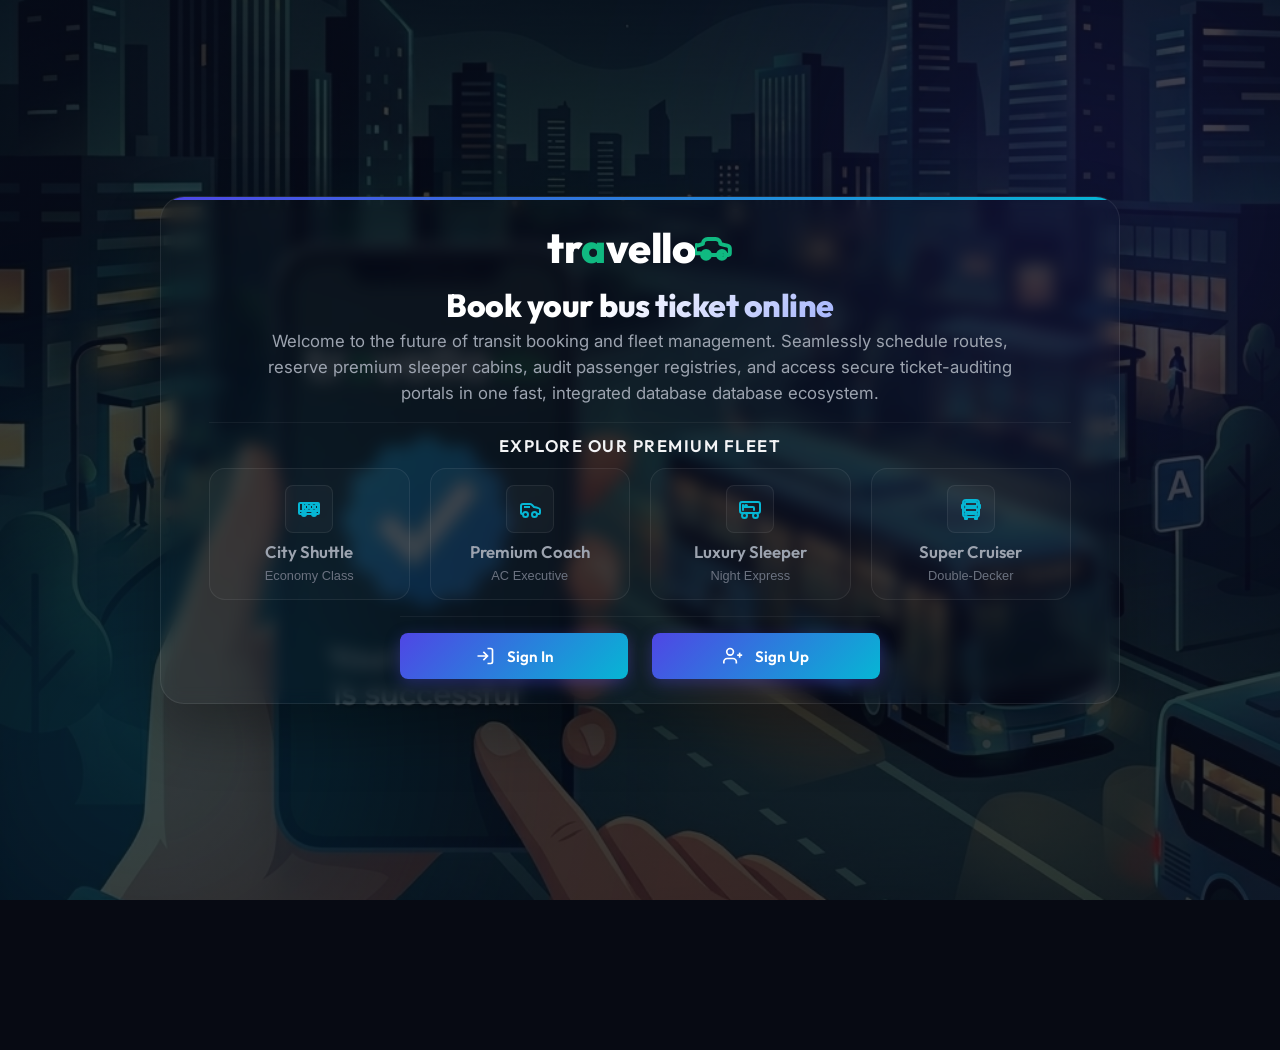
==== commit 76e6834a: "Adding 64 Districts searchability and Profile Database" ====
--- a/wwwroot/index.html
+++ b/wwwroot/index.html
@@ -4,8 +4,25 @@
   <meta charset="UTF-8">
   <meta name="viewport" content="width=device-width, initial-scale=1.0">
   <meta name="description" content="Database Systems Project: Smart Bus Ticketing and Reservation System. High-fidelity glassmorphic portal featuring real-time transit scheduler, fleet categorization, and user authentication modules.">
-  <title>Smart Bus Ticketing & Reservation System</title>
-  <link rel="stylesheet" href="styles.css?v=26">
+  <title>Smart Bus Ticketing System</title>
+  <link rel="stylesheet" href="styles.css?v=31">
+  <style>
+    /* Force absolute scroll lock on homepage */
+    html, body.index-page {
+      overflow: hidden !important;
+      height: 100vh !important;
+      max-height: 100vh !important;
+      margin: 0 !important;
+      padding: 0 !important;
+    }
+    /* Guarantee extreme transparency on homepage textbox */
+    .index-page .landing-card {
+      background: rgba(255, 255, 255, 0.003) !important;
+      backdrop-filter: blur(8px) !important;
+      -webkit-backdrop-filter: blur(8px) !important;
+      border: 1px solid rgba(255, 255, 255, 0.08) !important;
+    }
+  </style>
 </head>
 <body class="index-page">
   <div class="landing-wrapper">
@@ -26,7 +43,7 @@
           </div>
         </div>
         
-        <h1 class="landing-title">Smart Bus Reservation & Ticketing Portal</h1>
+        <h1 class="landing-title">Book your bus ticket online</h1>
         
         <p class="landing-intro">
           Welcome to the future of transit booking and fleet management. Seamlessly schedule routes, reserve premium sleeper cabins, audit passenger registries, and access secure ticket-auditing portals in one fast, integrated database database ecosystem.
@@ -157,6 +174,6 @@
     <div id="toastMessage" class="toast-message">Portal Alert</div>
   </div>
 
-  <script src="app.js?v=2"></script>
+  <script src="app.js?v=30"></script>
 </body>
 </html>
--- a/wwwroot/styles.css
+++ b/wwwroot/styles.css
@@ -899,13 +899,13 @@
 .signin-page::before, .signin-page::after,
 .signup-page::before, .signup-page::after { display: none !important; }
 
-.signin-page, .signup-page {
+.signin-page, .signup-page, .index-page {
   overflow: hidden;
   height: 100vh;
   overscroll-behavior: none;
 }
 
-html:has(.signin-page), html:has(.signup-page) {
+html:has(.signin-page), html:has(.signup-page), html:has(.index-page) {
   overflow: hidden;
   height: 100vh;
   overscroll-behavior: none;
@@ -1232,7 +1232,7 @@
 
 /* Homepage logo — auth-style inline with green accent */
 .index-auth-logo {
-  font-size: 2.8rem !important;
+  font-size: 2.6rem !important;
   color: #ffffff !important;
 }
 
@@ -1242,26 +1242,100 @@
 
 .index-auth-logo svg {
   stroke: #10b981 !important;
-}
-
-.index-page .landing-wrapper { align-items: center !important; padding: 2rem !important; }
+  width: 38px !important;
+  height: 38px !important;
+}
+
+.index-page .landing-main {
+  max-width: 960px !important;
+}
+
+.index-page .landing-wrapper {
+  align-items: center !important;
+  padding: 1rem !important;
+  height: 100vh !important;
+  min-height: 100vh !important;
+  justify-content: center !important;
+}
 
 .index-page .landing-card {
-  background: rgba(7,10,19,0.25) !important;
-  backdrop-filter: blur(24px) !important;
-  -webkit-backdrop-filter: blur(24px) !important;
-  border: none !important;
-  box-shadow: 0 25px 60px rgba(0,0,0,0.55), inset 0 0 1px rgba(255,255,255,0.08) !important;
+  background: rgba(255, 255, 255, 0.003) !important;
+  backdrop-filter: blur(8px) !important;
+  -webkit-backdrop-filter: blur(8px) !important;
+  border: 1px solid rgba(255, 255, 255, 0.08) !important;
+  box-shadow: 0 25px 60px rgba(0,0,0,0.3), inset 0 0 1px rgba(255,255,255,0.05) !important;
   border-radius: var(--border-radius-lg) !important;
-  padding: 3.5rem 3rem !important;
+  padding: 1.5rem 3rem !important;
+  width: 100%;
 }
 
 .index-page .landing-card:hover {
-  background: rgba(7,10,19,0.3) !important;
-  box-shadow: 0 30px 70px rgba(0,0,0,0.65), 0 0 50px rgba(6,182,212,0.05) !important;
-}
-
-.index-page .landing-title { animation: none; }
+  background: rgba(255, 255, 255, 0.015) !important;
+  box-shadow: 0 30px 70px rgba(0,0,0,0.4), 0 0 50px rgba(6,182,212,0.02) !important;
+}
+
+.index-page .landing-card .logo-container {
+  margin-bottom: 0.75rem !important;
+}
+
+.index-page .landing-title {
+  animation: none;
+  font-size: 2rem !important;
+  margin-bottom: 0.25rem !important;
+}
+
+.index-page .landing-intro {
+  margin-bottom: 1rem !important;
+  font-size: 1.05rem !important;
+  line-height: 1.55 !important;
+  max-width: 800px !important;
+}
+
+.index-page .fleet-section {
+  margin-bottom: 1rem !important;
+  padding-top: 0.75rem !important;
+  border-top: 1px solid rgba(255, 255, 255, 0.05) !important;
+}
+
+.index-page .fleet-heading {
+  margin-bottom: 0.75rem !important;
+  font-size: 1.05rem !important;
+  letter-spacing: 1.5px !important;
+}
+
+.index-page .bus-card {
+  padding: 1rem 0.75rem !important;
+  gap: 0.5rem !important;
+}
+
+.index-page .bus-card-icon {
+  width: 48px !important;
+  height: 48px !important;
+}
+
+.index-page .bus-card-icon svg {
+  width: 24px !important;
+  height: 24px !important;
+}
+
+.index-page .bus-card-title {
+  font-size: 1.05rem !important;
+}
+
+.index-page .bus-card-tag {
+  font-size: 0.8rem !important;
+}
+
+.index-page .landing-actions {
+  padding-top: 1rem !important;
+  gap: 1.5rem !important;
+  border-top: 1px solid rgba(255, 255, 255, 0.05) !important;
+}
+
+.index-page .action-btn {
+  height: 46px !important;
+  font-size: 0.95rem !important;
+}
 
 @keyframes landing-text-glow {
   0%   { text-shadow: 0 2px 10px rgba(6,182,212,0.25), 0 0 20px rgba(6,182,212,0.1); }
@@ -1275,10 +1349,15 @@
   background-size: cover !important; background-position: center !important; background-attachment: fixed !important;
 }
 
+.dashboard-page .signup-wrapper {
+  padding-top: 1rem !important;
+  padding-bottom: 1rem !important;
+}
+
 .dashboard-page .signup-card {
   background: none !important; backdrop-filter: none !important;
   -webkit-backdrop-filter: none !important; border: none !important;
-  box-shadow: none !important; padding: 1.5rem 0 !important;
+  box-shadow: none !important; padding: 0.5rem 0 !important;
 }
 
 .dashboard-page .signup-card:hover { background: none !important; box-shadow: none !important; }
@@ -1289,13 +1368,17 @@
   border: none !important;
   box-shadow: 0 25px 60px rgba(0,0,0,0.55), inset 0 0 1px rgba(255,255,255,0.08) !important;
   border-radius: var(--border-radius-lg) !important;
-  padding: 2.25rem 2rem !important; margin-bottom: 2rem !important;
+  padding: 2.25rem 2rem !important; margin-bottom: 1rem !important;
   transition: var(--transition-normal) !important;
 }
 
 .dashboard-page .form-address-group:hover {
   background: rgba(7,10,19,0.3) !important;
   box-shadow: 0 30px 70px rgba(0,0,0,0.65), 0 0 50px rgba(6,182,212,0.05) !important;
+}
+
+.dashboard-page .signup-actions {
+  margin-top: 1rem !important;
 }
 
 /* Dark Bluish Theme Overrides */
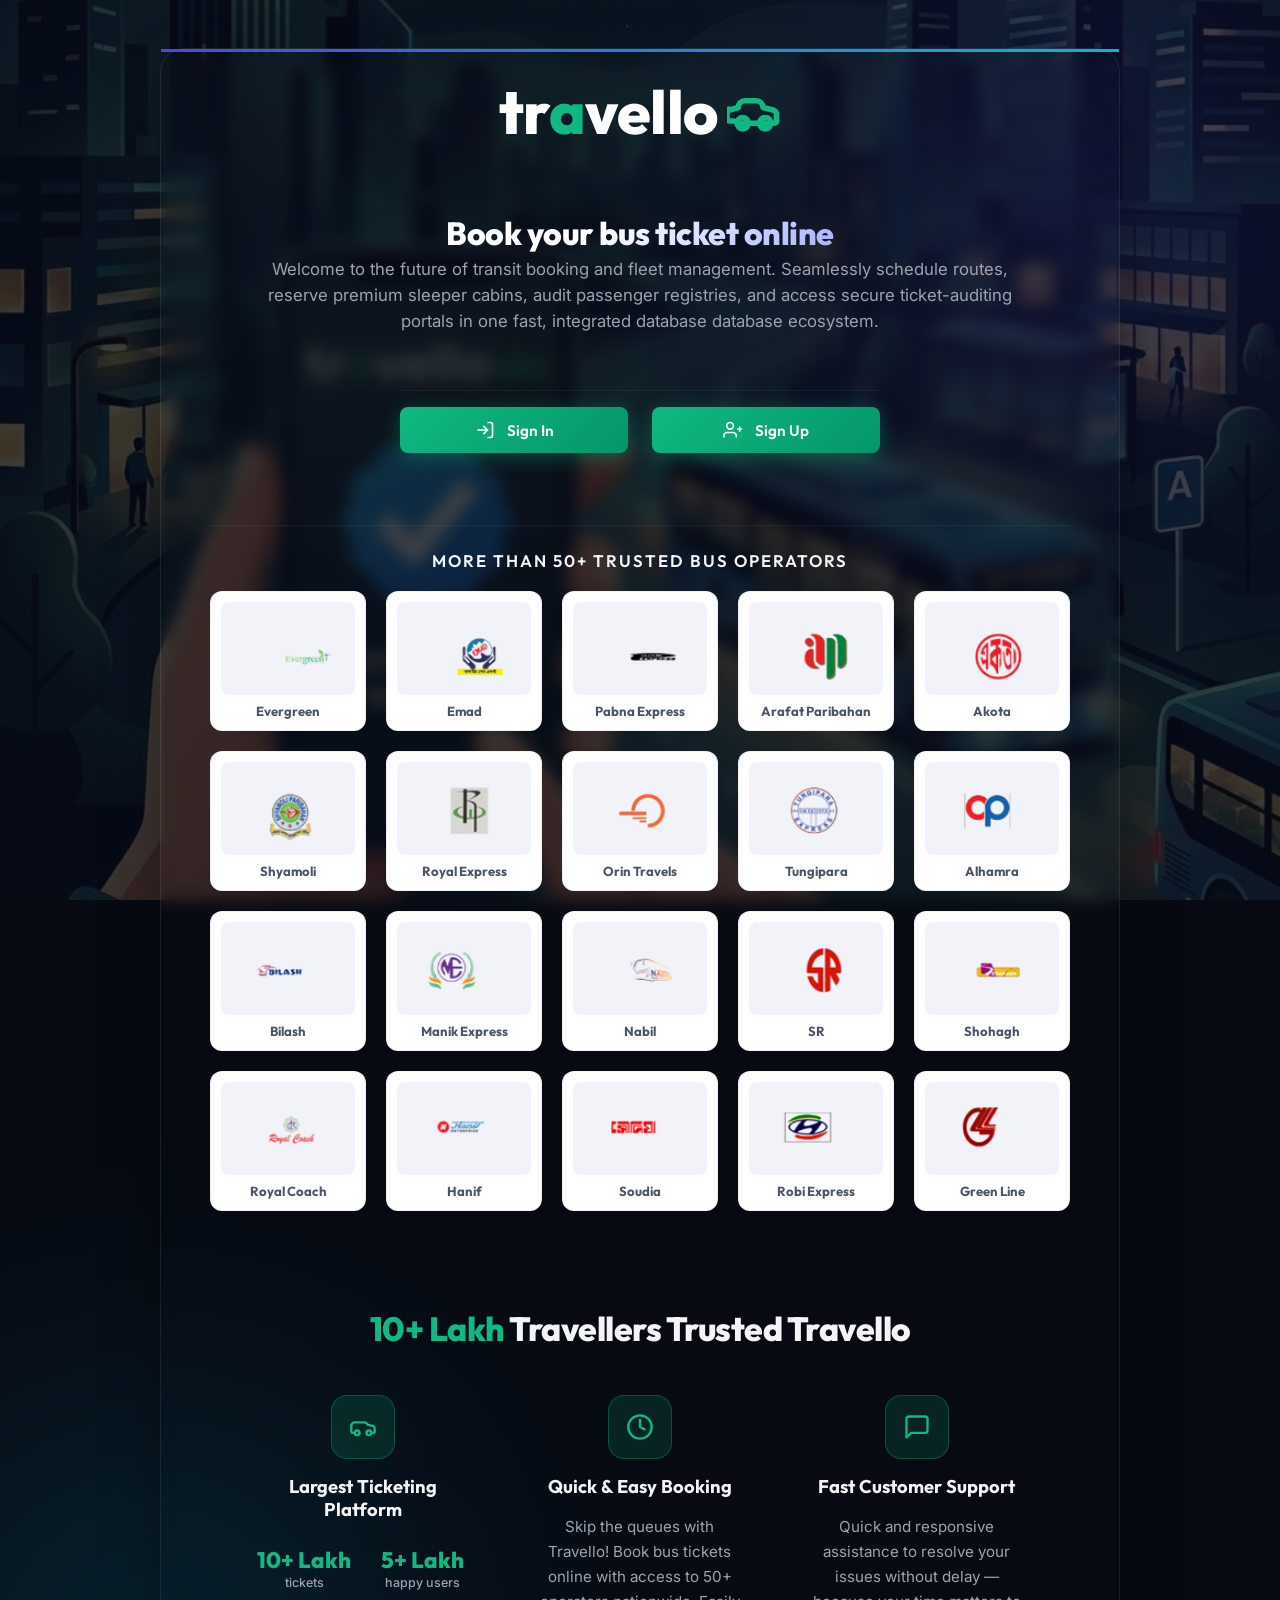
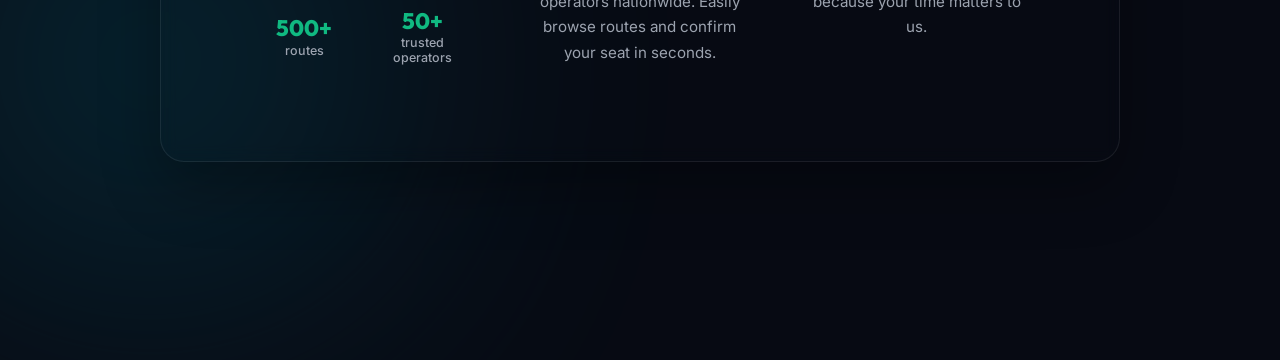
==== commit f578ba5f: "Adding Bus Icons and Features in Homepage" ====
--- a/wwwroot/index.html
+++ b/wwwroot/index.html
@@ -5,24 +5,23 @@
   <meta name="viewport" content="width=device-width, initial-scale=1.0">
   <meta name="description" content="Database Systems Project: Smart Bus Ticketing and Reservation System. High-fidelity glassmorphic portal featuring real-time transit scheduler, fleet categorization, and user authentication modules.">
   <title>Smart Bus Ticketing System</title>
-  <link rel="stylesheet" href="styles.css?v=31">
+  <link rel="stylesheet" href="styles.css?v=65">
   <style>
-    /* Force absolute scroll lock on homepage */
-    html, body.index-page {
-      overflow: hidden !important;
-      height: 100vh !important;
-      max-height: 100vh !important;
-      margin: 0 !important;
-      padding: 0 !important;
+    /* === SINGLE SCROLL PANE === */
+    /* html uses browser default overflow (scrollable). Body must NOT add a second scroll context. */
+    html {
+      scroll-behavior: smooth;
     }
-    /* Guarantee extreme transparency on homepage textbox */
+    /* Homepage card transparency */
     .index-page .landing-card {
       background: rgba(255, 255, 255, 0.003) !important;
       backdrop-filter: blur(8px) !important;
       -webkit-backdrop-filter: blur(8px) !important;
       border: 1px solid rgba(255, 255, 255, 0.08) !important;
+      overflow: visible !important;
     }
   </style>
+
 </head>
 <body class="index-page">
   <div class="landing-wrapper">
@@ -49,103 +48,11 @@
           Welcome to the future of transit booking and fleet management. Seamlessly schedule routes, reserve premium sleeper cabins, audit passenger registries, and access secure ticket-auditing portals in one fast, integrated database database ecosystem.
         </p>
 
-        <!-- Dynamic Fleet Categories Selector -->
-        <div class="fleet-section">
-          <h3 class="fleet-heading">Explore Our Premium Fleet</h3>
-          
-          <div class="fleet-grid">
-            
-            <!-- Bus Category 1 -->
-            <button class="bus-card" id="busCardCity" data-tier="City Shuttle">
-              <div class="bus-card-icon">
-                <svg viewBox="0 0 24 24" fill="none" stroke="currentColor" stroke-width="2" stroke-linecap="round" stroke-linejoin="round">
-                  <path d="M3 6h18a1 1 0 0 1 1 1v9a1 1 0 0 1-1 1H3a1 1 0 0 1-1-1V7a1 1 0 0 1 1-1z"></path>
-                  <line x1="6" y1="6" x2="6" y2="13"></line>
-                  <rect x="8" y="8" width="3" height="4" rx="0.5"></rect>
-                  <rect x="13" y="8" width="3" height="4" rx="0.5"></rect>
-                  <rect x="18" y="8" width="3" height="4" rx="0.5"></rect>
-                  <circle cx="7" cy="17" r="2"></circle>
-                  <circle cx="17" cy="17" r="2"></circle>
-                  <line x1="2" y1="14" x2="22" y2="14"></line>
-                </svg>
-              </div>
-              <div class="bus-card-details">
-                <span class="bus-card-title">City Shuttle</span>
-                <span class="bus-card-tag">Economy Class</span>
-              </div>
-            </button>
-
-            <!-- Bus Category 2 -->
-            <button class="bus-card" id="busCardExpress" data-tier="Premium Coach">
-              <div class="bus-card-icon">
-                <svg viewBox="0 0 24 24" fill="none" stroke="currentColor" stroke-width="2">
-                  <path d="M19 17h2c.6 0 1-.4 1-1v-3c0-.9-.7-1.7-1.5-1.9C18.7 10.6 16 10 16 10s-1.3-1.4-2.2-2.3c-.5-.4-1.1-.7-1.8-.7H5c-1.1 0-2 .9-2 2v7c0 .6.4 1 1 1h1"></path>
-                  <circle cx="7.5" cy="17.5" r="2.5"></circle>
-                  <circle cx="16.5" cy="17.5" r="2.5"></circle>
-                  <line x1="6" y1="10" x2="12" y2="10"></line>
-                </svg>
-              </div>
-              <div class="bus-card-details">
-                <span class="bus-card-title">Premium Coach</span>
-                <span class="bus-card-tag">AC Executive</span>
-              </div>
-            </button>
-
-            <!-- Bus Category 3 -->
-            <button class="bus-card" id="busCardSleeper" data-tier="Luxury Sleeper">
-              <div class="bus-card-icon">
-                <svg viewBox="0 0 24 24" fill="none" stroke="currentColor" stroke-width="2" stroke-linecap="round" stroke-linejoin="round">
-                  <!-- Outer Bus Frame -->
-                  <rect x="2" y="5" width="20" height="11" rx="2"></rect>
-                  <!-- Bed structure inside the coach -->
-                  <path d="M5 8v5"></path>
-                  <path d="M5 10h10a1 1 0 0 1 1 1v2"></path>
-                  <circle cx="8" cy="9" r="1"></circle>
-                  <!-- Wheels aligned to bottom border -->
-                  <circle cx="6.5" cy="18.5" r="2.5"></circle>
-                  <circle cx="17.5" cy="18.5" r="2.5"></circle>
-                </svg>
-              </div>
-              <div class="bus-card-details">
-                <span class="bus-card-title">Luxury Sleeper</span>
-                <span class="bus-card-tag">Night Express</span>
-              </div>
-            </button>
-
-            <!-- Bus Category 4 -->
-            <button class="bus-card" id="busCardCruiser" data-tier="Super Cruiser">
-              <div class="bus-card-icon">
-                <svg viewBox="0 0 24 24" fill="none" stroke="currentColor" stroke-width="2" stroke-linecap="round" stroke-linejoin="round">
-                  <!-- Tall outer frame (bus shape) -->
-                  <rect x="4" y="3" width="16" height="17" rx="3"></rect>
-                  <!-- Upper Windshield -->
-                  <rect x="6" y="5" width="12" height="4" rx="1"></rect>
-                  <!-- Lower Windshield -->
-                  <rect x="6" y="11" width="12" height="4" rx="1"></rect>
-                  <!-- Grille / Logo space -->
-                  <line x1="9" y1="17" x2="15" y2="17"></line>
-                  <!-- Headlights -->
-                  <circle cx="7" cy="17" r="1"></circle>
-                  <circle cx="17" cy="17" r="1"></circle>
-                  <!-- Side Mirrors -->
-                  <path d="M4 8H3v3h1"></path>
-                  <path d="M20 8h1v3h-1"></path>
-                  <!-- Bottom Wheels/Supports -->
-                  <path d="M6 20v2h2v-2"></path>
-                  <path d="M16 20v2h2v-2"></path>
-                </svg>
-              </div>
-              <div class="bus-card-details">
-                <span class="bus-card-title">Super Cruiser</span>
-                <span class="bus-card-tag">Double-Decker</span>
-              </div>
-            </button>
-
-          </div>
-        </div>
+
 
         <!-- Call to Action Buttons for Authentication -->
         <div class="landing-actions">
+
           <button id="signInBtn" class="action-btn btn-primary">
             <svg viewBox="0 0 24 24" width="20" height="20" stroke="currentColor" stroke-width="2" fill="none">
               <path d="M15 3h4a2 2 0 0 1 2 2v14a2 2 0 0 1-2 2h-4M10 17l5-5-5-5M15 12H3"></path>
@@ -163,8 +70,199 @@
           </button>
         </div>
 
+        <!-- More Than 50+ Trusted Bus Operators Segment -->
+        <div class="operators-section">
+          <h3 class="operators-heading">More Than 50+ Trusted Bus Operators</h3>
+          <div class="operators-grid">
+            <div class="operator-card">
+              <div class="operator-logo-wrap">
+                <img src="images/operators/evergreen.png" alt="Evergreen">
+              </div>
+              <span class="operator-name">Evergreen</span>
+            </div>
+            <div class="operator-card">
+              <div class="operator-logo-wrap">
+                <img src="images/operators/emad.png" alt="Emad">
+              </div>
+              <span class="operator-name">Emad</span>
+            </div>
+            <div class="operator-card">
+              <div class="operator-logo-wrap">
+                <img src="images/operators/pabna_express.png" alt="Pabna Express">
+              </div>
+              <span class="operator-name">Pabna Express</span>
+            </div>
+            <div class="operator-card">
+              <div class="operator-logo-wrap">
+                <img src="images/operators/arafat_paribahan.png" alt="Arafat Paribahan">
+              </div>
+              <span class="operator-name">Arafat Paribahan</span>
+            </div>
+            <div class="operator-card">
+              <div class="operator-logo-wrap">
+                <img src="images/operators/akota.png" alt="Akota">
+              </div>
+              <span class="operator-name">Akota</span>
+            </div>
+            <div class="operator-card">
+              <div class="operator-logo-wrap">
+                <img src="images/operators/shyamoli.png" alt="Shyamoli">
+              </div>
+              <span class="operator-name">Shyamoli</span>
+            </div>
+            <div class="operator-card">
+              <div class="operator-logo-wrap">
+                <img src="images/operators/royal_express.png" alt="Royal Express">
+              </div>
+              <span class="operator-name">Royal Express</span>
+            </div>
+            <div class="operator-card">
+              <div class="operator-logo-wrap">
+                <img src="images/operators/orin_travels.png" alt="Orin Travels">
+              </div>
+              <span class="operator-name">Orin Travels</span>
+            </div>
+            <div class="operator-card">
+              <div class="operator-logo-wrap">
+                <img src="images/operators/tungipara.png" alt="Tungipara">
+              </div>
+              <span class="operator-name">Tungipara</span>
+            </div>
+            <div class="operator-card">
+              <div class="operator-logo-wrap">
+                <img src="images/operators/alhamra.png" alt="Alhamra">
+              </div>
+              <span class="operator-name">Alhamra</span>
+            </div>
+            <div class="operator-card">
+              <div class="operator-logo-wrap">
+                <img src="images/operators/bilash.png" alt="Bilash">
+              </div>
+              <span class="operator-name">Bilash</span>
+            </div>
+            <div class="operator-card">
+              <div class="operator-logo-wrap">
+                <img src="images/operators/manik_express.png" alt="Manik Express">
+              </div>
+              <span class="operator-name">Manik Express</span>
+            </div>
+            <div class="operator-card">
+              <div class="operator-logo-wrap">
+                <img src="images/operators/nabil.png" alt="Nabil">
+              </div>
+              <span class="operator-name">Nabil</span>
+            </div>
+            <div class="operator-card">
+              <div class="operator-logo-wrap">
+                <img src="images/operators/sr.png" alt="SR">
+              </div>
+              <span class="operator-name">SR</span>
+            </div>
+            <div class="operator-card">
+              <div class="operator-logo-wrap">
+                <img src="images/operators/shohagh.png" alt="Shohagh">
+              </div>
+              <span class="operator-name">Shohagh</span>
+            </div>
+            <div class="operator-card">
+              <div class="operator-logo-wrap">
+                <img src="images/operators/royal_coach.png" alt="Royal Coach">
+              </div>
+              <span class="operator-name">Royal Coach</span>
+            </div>
+            <div class="operator-card">
+              <div class="operator-logo-wrap">
+                <img src="images/operators/hanif.png" alt="Hanif">
+              </div>
+              <span class="operator-name">Hanif</span>
+            </div>
+            <div class="operator-card">
+              <div class="operator-logo-wrap">
+                <img src="images/operators/soudia.png" alt="Soudia">
+              </div>
+              <span class="operator-name">Soudia</span>
+            </div>
+            <div class="operator-card">
+              <div class="operator-logo-wrap">
+                <img src="images/operators/robi_express.png" alt="Robi Express">
+              </div>
+              <span class="operator-name">Robi Express</span>
+            </div>
+            <div class="operator-card">
+              <div class="operator-logo-wrap">
+                <img src="images/operators/green_line.png" alt="Green Line">
+              </div>
+              <span class="operator-name">Green Line</span>
+            </div>
+          </div>
+        </div>
+
+        <!-- Trust Stats Segment -->
+        <div class="trust-stats-section">
+          <h2 class="trust-stats-heading">
+            <span class="trust-highlight">10+ Lakh</span> Travellers Trusted Travello
+          </h2>
+
+          <div class="trust-stats-grid">
+
+            <!-- Card 1: Largest Ticketing Platform -->
+            <div class="trust-stat-card">
+              <div class="trust-icon-wrap">
+                <svg viewBox="0 0 24 24" width="28" height="28" stroke="currentColor" stroke-width="2" fill="none" stroke-linecap="round" stroke-linejoin="round">
+                  <path d="M19 17h2c.6 0 1-.4 1-1v-3c0-.9-.7-1.7-1.5-1.9C18.7 10.6 16 10 16 10s-1-2-3-2H5C3.3 8 2 9.3 2 11v5c0 .6.4 1 1 1h2"/>
+                  <circle cx="7" cy="17" r="2"/><circle cx="17" cy="17" r="2"/>
+                </svg>
+              </div>
+              <h3 class="trust-stat-title">Largest Ticketing Platform</h3>
+              <div class="trust-numbers">
+                <div class="trust-number-item">
+                  <span class="trust-number">10+ Lakh</span>
+                  <span class="trust-number-label">tickets</span>
+                </div>
+                <div class="trust-number-item">
+                  <span class="trust-number">5+ Lakh</span>
+                  <span class="trust-number-label">happy users</span>
+                </div>
+                <div class="trust-number-item">
+                  <span class="trust-number">500+</span>
+                  <span class="trust-number-label">routes</span>
+                </div>
+                <div class="trust-number-item">
+                  <span class="trust-number">50+</span>
+                  <span class="trust-number-label">trusted operators</span>
+                </div>
+              </div>
+            </div>
+
+            <!-- Card 2: Quick & Easy Booking -->
+            <div class="trust-stat-card">
+              <div class="trust-icon-wrap">
+                <svg viewBox="0 0 24 24" width="28" height="28" stroke="currentColor" stroke-width="2" fill="none" stroke-linecap="round" stroke-linejoin="round">
+                  <circle cx="12" cy="12" r="10"/>
+                  <polyline points="12 6 12 12 16 14"/>
+                </svg>
+              </div>
+              <h3 class="trust-stat-title">Quick &amp; Easy Booking</h3>
+              <p class="trust-stat-desc">Skip the queues with Travello! Book bus tickets online with access to 50+ operators nationwide. Easily browse routes and confirm your seat in seconds.</p>
+            </div>
+
+            <!-- Card 3: Fast Customer Support -->
+            <div class="trust-stat-card">
+              <div class="trust-icon-wrap">
+                <svg viewBox="0 0 24 24" width="28" height="28" stroke="currentColor" stroke-width="2" fill="none" stroke-linecap="round" stroke-linejoin="round">
+                  <path d="M21 15a2 2 0 0 1-2 2H7l-4 4V5a2 2 0 0 1 2-2h14a2 2 0 0 1 2 2z"/>
+                </svg>
+              </div>
+              <h3 class="trust-stat-title">Fast Customer Support</h3>
+              <p class="trust-stat-desc">Quick and responsive assistance to resolve your issues without delay — because your time matters to us.</p>
+            </div>
+
+          </div>
+        </div>
+
       </section>
     </main>
+
 
   </div>
 
@@ -174,6 +272,6 @@
     <div id="toastMessage" class="toast-message">Portal Alert</div>
   </div>
 
-  <script src="app.js?v=30"></script>
+  <script src="app.js?v=32"></script>
 </body>
 </html>
--- a/wwwroot/styles.css
+++ b/wwwroot/styles.css
@@ -4,8 +4,8 @@
   /* Colors */
   --bg-primary: #070a13;
   --bg-secondary: #0d1224;
-  --bg-card: rgba(20, 27, 47, 0.65);
-  --bg-card-hover: rgba(29, 38, 64, 0.85);
+  --bg-card: rgba(20, 27, 47, 0.15);
+  --bg-card-hover: rgba(29, 38, 64, 0.25);
   --border-color: rgba(255, 255, 255, 0.07);
   --border-color-active: rgba(99, 102, 241, 0.4);
   
@@ -67,6 +67,7 @@
   color: var(--text-primary);
   min-height: 100vh;
   overflow-x: hidden;
+  overflow-y: visible; /* body never scrolls — only html does */
   position: relative;
 }
 
@@ -116,7 +117,7 @@
 }
 
 .landing-card .logo-container {
-  margin-bottom: 2rem;
+  margin-bottom: 2.5rem;
 }
 
 .logo-icon {
@@ -175,7 +176,7 @@
   align-items: center;
   text-align: center;
   position: relative;
-  overflow: hidden;
+  overflow: visible;
   box-shadow: 0 20px 40px rgba(0, 0, 0, 0.3), inset 0 0 1px rgba(255, 255, 255, 0.1);
 }
 
@@ -389,6 +390,26 @@
   box-shadow: 0 2px 10px rgba(6, 182, 212, 0.6), 0 0 20px rgba(6, 182, 212, 0.4);
   filter: brightness(1.2);
   transition: all 0.05s ease;
+}
+
+.btn-primary:disabled {
+  opacity: 0.4;
+  cursor: not-allowed;
+  box-shadow: none !important;
+  transform: none !important;
+  filter: none !important;
+}
+
+.btn-primary:disabled:hover {
+  transform: none !important;
+  filter: none !important;
+  box-shadow: none !important;
+}
+
+.btn-primary:disabled:active {
+  transform: none !important;
+  filter: none !important;
+  box-shadow: none !important;
 }
 
 .btn-secondary {
@@ -627,7 +648,7 @@
 .signup-form .form-input {
   width: 100%;
   height: 52px;
-  background: rgba(13, 18, 36, 0.7);
+  background: rgba(13, 18, 36, 0.3);
   border: 1px solid var(--border-color);
   border-radius: var(--border-radius-sm);
   padding: 0 1.25rem;
@@ -647,7 +668,7 @@
 }
 
 .signup-form .form-input:focus {
-  background: rgba(20, 27, 47, 0.9);
+  background: rgba(20, 27, 47, 0.45);
   border-color: var(--border-color-active);
   box-shadow: 0 0 0 2px rgba(99, 102, 241, 0.15), inset 0 1px 2px rgba(0, 0, 0, 0.2);
 }
@@ -899,16 +920,29 @@
 .signin-page::before, .signin-page::after,
 .signup-page::before, .signup-page::after { display: none !important; }
 
-.signin-page, .signup-page, .index-page {
+/* Auth pages are full-screen locked — no scroll */
+.signin-page, .signup-page {
   overflow: hidden;
   height: 100vh;
   overscroll-behavior: none;
 }
 
-html:has(.signin-page), html:has(.signup-page), html:has(.index-page) {
+html:has(.signin-page), html:has(.signup-page) {
   overflow: hidden;
   height: 100vh;
   overscroll-behavior: none;
+}
+
+/* Homepage: let html scroll naturally (browser default) — no forced overflow-y */
+html:has(.index-page) {
+  /* No overflow override — browser default gives ONE scrollbar on html */
+  height: auto;
+  overscroll-behavior: auto;
+}
+.index-page {
+  overflow: visible; /* body does NOT create a second scroll context */
+  height: auto;
+  min-height: 100vh;
 }
 
 /* ==========================================================================
@@ -1232,8 +1266,9 @@
 
 /* Homepage logo — auth-style inline with green accent */
 .index-auth-logo {
-  font-size: 2.6rem !important;
+  font-size: 3.8rem !important;
   color: #ffffff !important;
+  gap: 0.6rem !important;
 }
 
 .index-auth-logo .logo-green {
@@ -1242,9 +1277,22 @@
 
 .index-auth-logo svg {
   stroke: #10b981 !important;
-  width: 38px !important;
-  height: 38px !important;
-}
+  width: 54px !important;
+  height: 54px !important;
+}
+
+/* Extra space between Travello logo and the h1 on homepage */
+.index-page .landing-card .logo-container {
+  margin-bottom: 4rem !important;
+}
+
+/* Space between Sign In/Up buttons and the operators section */
+.index-page .landing-actions {
+  margin-top: 2.5rem !important;
+  margin-bottom: 3rem !important;
+  padding-top: 2.5rem !important;
+}
+
 
 .index-page .landing-main {
   max-width: 960px !important;
@@ -1252,10 +1300,12 @@
 
 .index-page .landing-wrapper {
   align-items: center !important;
-  padding: 1rem !important;
-  height: 100vh !important;
-  min-height: 100vh !important;
-  justify-content: center !important;
+  padding: 3rem 1rem !important;
+  height: auto !important;
+  min-height: unset !important;
+  justify-content: flex-start !important;
+  box-sizing: border-box !important;
+  overflow: visible !important;
 }
 
 .index-page .landing-card {
@@ -1274,9 +1324,7 @@
   box-shadow: 0 30px 70px rgba(0,0,0,0.4), 0 0 50px rgba(6,182,212,0.02) !important;
 }
 
-.index-page .landing-card .logo-container {
-  margin-bottom: 0.75rem !important;
-}
+/* (logo-container spacing handled at line 1285 above) */
 
 .index-page .landing-title {
   animation: none;
@@ -1335,7 +1383,23 @@
 .index-page .action-btn {
   height: 46px !important;
   font-size: 0.95rem !important;
-}
+  background: linear-gradient(135deg, #10b981 0%, #059669 100%) !important;
+  border: none !important;
+  box-shadow: 0 4px 20px rgba(16, 185, 129, 0.35) !important;
+  color: #ffffff !important;
+}
+
+.index-page .action-btn:hover {
+  background: linear-gradient(135deg, #059669 0%, #047857 100%) !important;
+  box-shadow: 0 6px 28px rgba(16, 185, 129, 0.55) !important;
+  transform: translateY(-2px) !important;
+}
+
+.index-page .action-btn:active {
+  transform: translateY(0px) !important;
+  box-shadow: 0 2px 10px rgba(16, 185, 129, 0.3) !important;
+}
+
 
 @keyframes landing-text-glow {
   0%   { text-shadow: 0 2px 10px rgba(6,182,212,0.25), 0 0 20px rgba(6,182,212,0.1); }
@@ -1363,22 +1427,59 @@
 .dashboard-page .signup-card:hover { background: none !important; box-shadow: none !important; }
 
 .dashboard-page .form-address-group {
-  background: rgba(7,10,19,0.25) !important;
+  background: rgba(7, 10, 19, 0.08) !important;
   backdrop-filter: blur(24px) !important; -webkit-backdrop-filter: blur(24px) !important;
-  border: none !important;
-  box-shadow: 0 25px 60px rgba(0,0,0,0.55), inset 0 0 1px rgba(255,255,255,0.08) !important;
+  border: 1px solid rgba(255, 255, 255, 0.05) !important;
+  box-shadow: 0 25px 60px rgba(0, 0, 0, 0.35), inset 0 0 1px rgba(255, 255, 255, 0.08) !important;
   border-radius: var(--border-radius-lg) !important;
   padding: 2.25rem 2rem !important; margin-bottom: 1rem !important;
   transition: var(--transition-normal) !important;
 }
 
 .dashboard-page .form-address-group:hover {
-  background: rgba(7,10,19,0.3) !important;
-  box-shadow: 0 30px 70px rgba(0,0,0,0.65), 0 0 50px rgba(6,182,212,0.05) !important;
+  background: rgba(7, 10, 19, 0.15) !important;
+  border-color: rgba(255, 255, 255, 0.1) !important;
+  box-shadow: 0 30px 70px rgba(0, 0, 0, 0.45), 0 0 50px rgba(6, 182, 212, 0.05) !important;
+}
+
+/* Dashboard inner inputs/textboxes transparency overrides */
+.dashboard-page .form-input,
+.dashboard-page select,
+.dashboard-page textarea,
+.dashboard-page .admin-search-input,
+.dashboard-page .table-container,
+.dashboard-page .admin-notice-list,
+.dashboard-page #noticesContainer,
+.dashboard-page #adminNoticesContainer,
+.dashboard-page .booking-grid-container,
+.dashboard-page #noticeForm {
+  background: rgba(13, 18, 36, 0.08) !important;
+}
+
+.dashboard-page .searchable-select-dropdown {
+  background: rgba(7, 10, 19, 0.95) !important;
+  backdrop-filter: blur(16px);
+  -webkit-backdrop-filter: blur(16px);
+}
+
+.dashboard-page .form-input:focus,
+.dashboard-page select:focus,
+.dashboard-page textarea:focus,
+.dashboard-page .admin-search-input:focus {
+  background: rgba(20, 27, 47, 0.18) !important;
 }
 
 .dashboard-page .signup-actions {
   margin-top: 1rem !important;
+}
+
+.dashboard-page .book-btn {
+  width: 250px !important;
+  max-width: 250px !important;
+  height: 48px !important;
+  line-height: 48px !important;
+  padding: 0 !important;
+  margin: 0.75rem auto 0 auto !important;
 }
 
 /* Dark Bluish Theme Overrides */
@@ -1444,3 +1545,289 @@
 .auth-right-pane .auth-footer-redirect { color: #d1d5db !important; font-size: 0.95rem !important; margin-top: 0.75rem !important; }
 .auth-right-pane .auth-redirect-link, .auth-right-pane .auth-footer-redirect a { color: #10b981 !important; font-weight: 700 !important; text-decoration: underline !important; }
 .auth-right-pane .auth-redirect-link:hover, .auth-right-pane .auth-footer-redirect a:hover { color: #34d399 !important; }
+
+/* Profile Update Modal Styles */
+.modal-overlay {
+  position: fixed;
+  top: 0;
+  left: 0;
+  width: 100%;
+  height: 100%;
+  background: rgba(3, 4, 8, 0.75);
+  backdrop-filter: blur(10px);
+  -webkit-backdrop-filter: blur(10px);
+  z-index: 1050;
+  display: flex;
+  justify-content: center;
+  align-items: center;
+  overflow-y: auto;
+  padding: 1.5rem;
+}
+
+.modal-card {
+  background: rgba(7, 10, 19, 0.88) !important;
+  backdrop-filter: blur(24px) !important;
+  -webkit-backdrop-filter: blur(24px) !important;
+  border: 1px solid rgba(255, 255, 255, 0.12) !important;
+  border-radius: var(--border-radius-lg) !important;
+  padding: 2.25rem 2rem !important;
+  animation: modalScaleIn 0.3s cubic-bezier(0.34, 1.56, 0.64, 1);
+  margin-top: auto;
+  margin-bottom: auto;
+  box-shadow: 0 25px 60px rgba(0, 0, 0, 0.85) !important;
+}
+
+@keyframes modalScaleIn {
+  from { transform: scale(0.92); opacity: 0; }
+  to { transform: scale(1); opacity: 1; }
+}
+
+/* Bright styling for payment wizard input placeholders */
+.payment-input::placeholder {
+  color: rgba(255, 255, 255, 0.65) !important;
+  opacity: 1 !important;
+}
+
+/* Style for dropdown select options to match the dark theme */
+select option {
+  background-color: #070a13 !important;
+  color: #f3f4f6 !important;
+}
+
+/* Spinner for Loading State */
+@keyframes spin {
+  0% { transform: rotate(0deg); }
+  100% { transform: rotate(360deg); }
+}
+
+.loading-spinner {
+  display: inline-block;
+  vertical-align: middle;
+  margin-right: 0.65rem;
+  width: 18px;
+  height: 18px;
+  border: 2px solid rgba(255, 255, 255, 0.2);
+  border-radius: 50%;
+  border-top-color: var(--accent-secondary);
+  animation: spin 0.8s linear infinite;
+}
+
+/* More Than 50+ Trusted Bus Operators Styling */
+.operators-section {
+  width: 100%;
+  margin-top: 1.5rem;
+  margin-bottom: 1.5rem;
+  border-top: 1px solid rgba(255, 255, 255, 0.05);
+  padding-top: 1.5rem;
+}
+
+.operators-heading {
+  font-family: var(--font-header);
+  font-size: 1.05rem;
+  font-weight: 600;
+  color: var(--text-primary);
+  text-transform: uppercase;
+  letter-spacing: 2px;
+  margin-bottom: 1.25rem;
+  text-align: center;
+}
+
+.operators-grid {
+  display: grid;
+  grid-template-columns: repeat(5, 1fr);
+  gap: 1.25rem;
+  width: 100%;
+  max-width: 860px;
+  margin: 0 auto;
+}
+
+@media (max-width: 768px) {
+  .operators-grid {
+    grid-template-columns: repeat(3, 1fr);
+    gap: 1rem;
+  }
+}
+
+@media (max-width: 480px) {
+  .operators-grid {
+    grid-template-columns: repeat(2, 1fr);
+    gap: 0.75rem;
+  }
+}
+
+.operator-card {
+  background: #ffffff;
+  border: 1px solid rgba(0, 0, 0, 0.05);
+  border-radius: 12px;
+  padding: 0.6rem 0.6rem 0.7rem 0.6rem;
+  display: flex;
+  flex-direction: column;
+  align-items: center;
+  justify-content: space-between;
+  gap: 0.5rem;
+  transition: all 0.3s cubic-bezier(0.4, 0, 0.2, 1);
+  overflow: hidden;
+  height: 140px;
+  box-shadow: 0 4px 6px rgba(0, 0, 0, 0.02), 0 1px 3px rgba(0, 0, 0, 0.01);
+}
+
+.operator-card:hover {
+  transform: translateY(-5px);
+  box-shadow: 0 12px 24px rgba(0, 0, 0, 0.08), 0 0 15px rgba(6, 182, 212, 0.15);
+  border-color: var(--accent-secondary);
+}
+
+.operator-logo-wrap {
+  flex: 1;
+  display: flex;
+  align-items: center;
+  justify-content: center;
+  width: 100%;
+  height: 90px;
+  overflow: hidden;
+  background-color: #f1f3f8;
+  border-radius: 8px;
+  isolation: isolate;
+}
+
+.operator-logo-wrap img {
+  width: 100%;
+  height: 100%;
+  object-fit: contain;
+  transform: translateY(-15px) scale(1.3);
+  transition: transform 0.3s cubic-bezier(0.4, 0, 0.2, 1);
+  display: block;
+  mix-blend-mode: darken;
+}
+
+.operator-card:hover .operator-logo-wrap img {
+  transform: translateY(-15px) scale(1.4);
+}
+
+.operator-name {
+  font-family: var(--font-header);
+  font-size: 0.82rem;
+  font-weight: 700;
+  color: #4b5563;
+  text-align: center;
+  white-space: nowrap;
+  text-overflow: ellipsis;
+  overflow: hidden;
+  width: 100%;
+}
+
+/* ==========================================================================
+   Trust Stats Section (Homepage)
+   ========================================================================== */
+
+.trust-stats-section {
+  width: 100%;
+  margin-top: 1.5rem;
+  padding: 3rem 2rem;
+  text-align: center;
+}
+
+.trust-stats-heading {
+  font-family: var(--font-header);
+  font-size: 2.1rem;
+  font-weight: 800;
+  color: #f3f4f6;
+  margin-bottom: 1.25rem;
+  letter-spacing: -0.5px;
+  line-height: 1.3;
+}
+
+.trust-highlight {
+  color: #10b981;
+}
+
+.trust-stats-grid {
+  display: grid;
+  grid-template-columns: repeat(3, 1fr);
+  gap: 2rem;
+  text-align: center;
+}
+
+.trust-stat-card {
+  display: flex;
+  flex-direction: column;
+  align-items: center;
+  gap: 1rem;
+  padding: 1.5rem 1rem;
+}
+
+.trust-icon-wrap {
+  width: 64px;
+  height: 64px;
+  background: rgba(16, 185, 129, 0.15);
+  border: 1px solid rgba(16, 185, 129, 0.3);
+  border-radius: 16px;
+  display: flex;
+  align-items: center;
+  justify-content: center;
+  color: #10b981;
+  flex-shrink: 0;
+}
+
+.trust-stat-title {
+  font-family: var(--font-header);
+  font-size: 1.15rem;
+  font-weight: 700;
+  color: #f3f4f6;
+  margin: 0;
+}
+
+.trust-numbers {
+  display: grid;
+  grid-template-columns: repeat(2, auto);
+  column-gap: 1.5rem;
+  row-gap: 1.25rem;
+  justify-content: center;
+  justify-items: center;
+  align-items: center;
+  margin-top: 0.75rem;
+  max-width: 100%;
+  margin-left: auto;
+  margin-right: auto;
+}
+
+.trust-number-item {
+  display: flex;
+  flex-direction: column;
+  align-items: center;
+  gap: 0.2rem;
+}
+
+.trust-number {
+  font-family: var(--font-header);
+  font-size: 1.4rem;
+  font-weight: 800;
+  color: #10b981;
+  line-height: 1;
+  white-space: nowrap;
+}
+
+.trust-number-label {
+  font-size: 0.78rem;
+  color: var(--text-secondary);
+  font-weight: 500;
+}
+
+.trust-stat-desc {
+  font-size: 0.95rem;
+  color: var(--text-secondary);
+  line-height: 1.65;
+  max-width: 280px;
+  margin: 0 auto;
+}
+
+@media (max-width: 768px) {
+  .trust-stats-grid {
+    grid-template-columns: 1fr;
+    gap: 1.5rem;
+  }
+  .trust-stats-heading {
+    font-size: 1.6rem;
+  }
+}
+
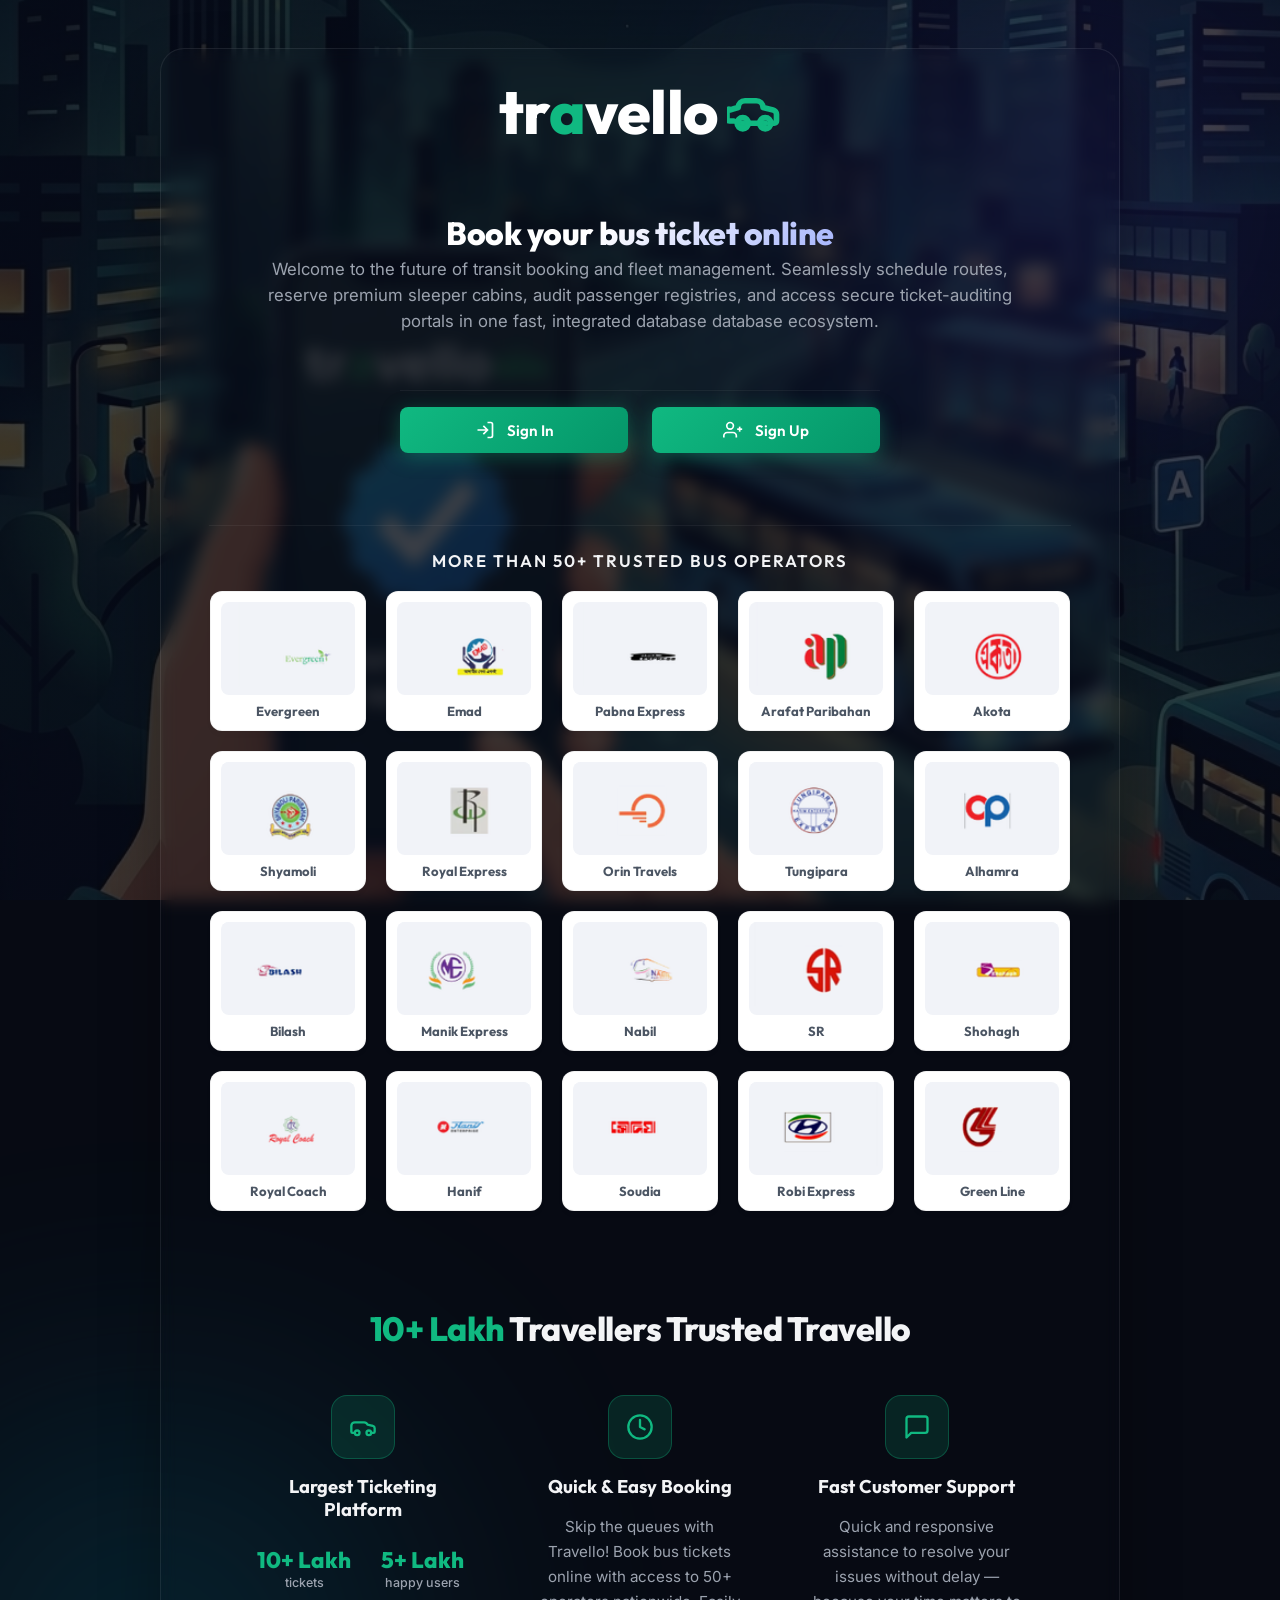
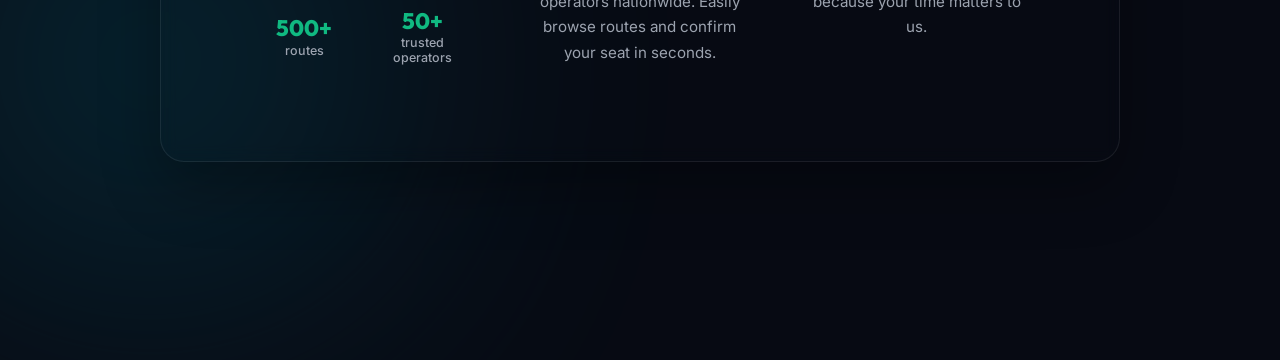
==== commit c0e52163: "Adding Review in User Dashboard" ====
--- a/wwwroot/index.html
+++ b/wwwroot/index.html
@@ -5,7 +5,7 @@
   <meta name="viewport" content="width=device-width, initial-scale=1.0">
   <meta name="description" content="Database Systems Project: Smart Bus Ticketing and Reservation System. High-fidelity glassmorphic portal featuring real-time transit scheduler, fleet categorization, and user authentication modules.">
   <title>Smart Bus Ticketing System</title>
-  <link rel="stylesheet" href="styles.css?v=65">
+  <link rel="stylesheet" href="styles.css?v=66">
   <style>
     /* === SINGLE SCROLL PANE === */
     /* html uses browser default overflow (scrollable). Body must NOT add a second scroll context. */
--- a/wwwroot/styles.css
+++ b/wwwroot/styles.css
@@ -185,16 +185,6 @@
   box-shadow: 0 25px 50px rgba(0, 0, 0, 0.4), 0 0 40px rgba(79, 70, 229, 0.08);
 }
 
-.landing-card::before {
-  content: '';
-  position: absolute;
-  top: 0;
-  left: 0;
-  right: 0;
-  height: 3px;
-  background: var(--accent-gradient);
-}
-
 .landing-title {
   font-family: var(--font-header);
   font-size: 1.75rem;
@@ -1515,7 +1505,7 @@
 .auth-right-pane .auth-light-form .password-toggle-btn:hover { color: #10b981 !important; }
 .auth-right-pane .auth-forgot-link { color: #10b981 !important; }
 .auth-right-pane .auth-forgot-link:hover { color: #059669 !important; }
-.auth-right-pane .auth-copyright { color: #4b5563 !important; }
+.auth-right-pane .auth-copyright { color: #9ca3af !important; }
 
 .auth-right-pane .auth-light-form .form-address-group { border: 1px solid rgba(255,255,255,0.08) !important; background: rgba(13,18,36,0.45) !important; }
 .auth-right-pane .auth-light-form .address-group-label { color: #10b981 !important; border-bottom: 1px solid rgba(255,255,255,0.08) !important; }
